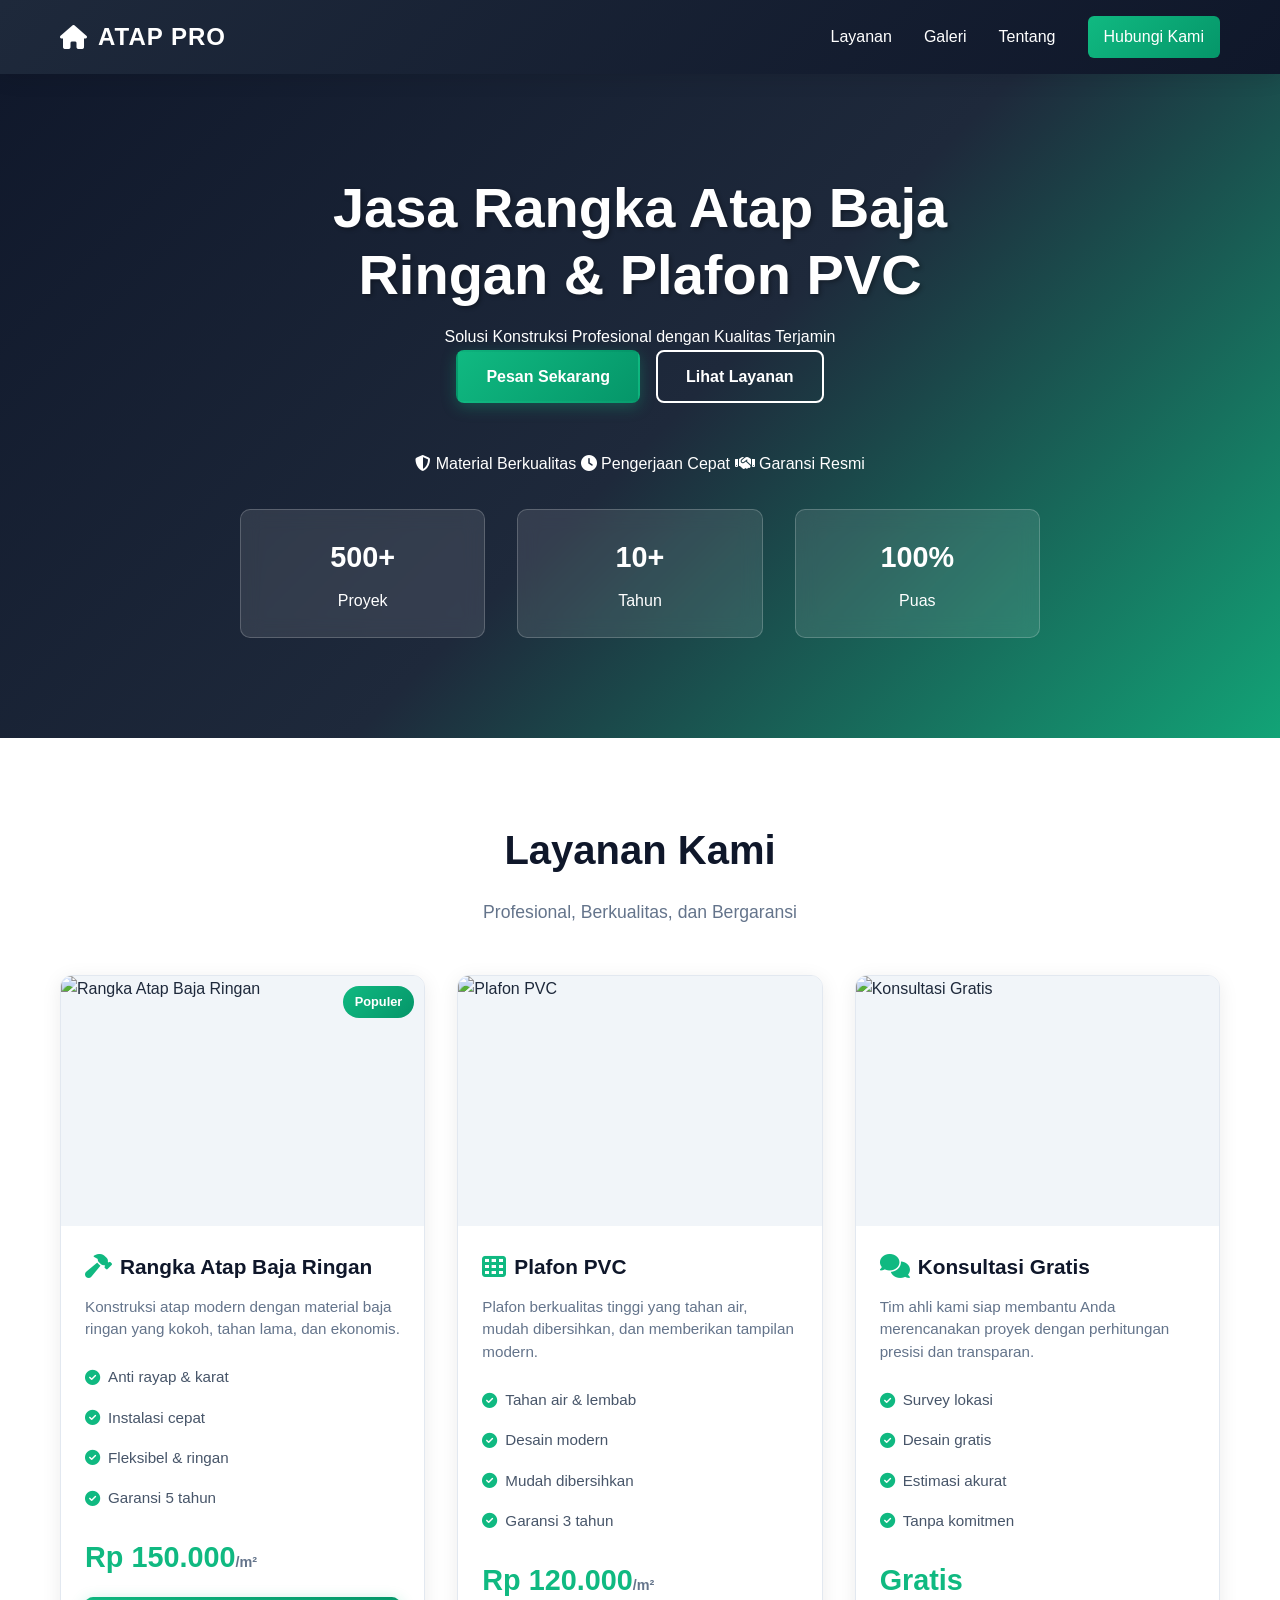
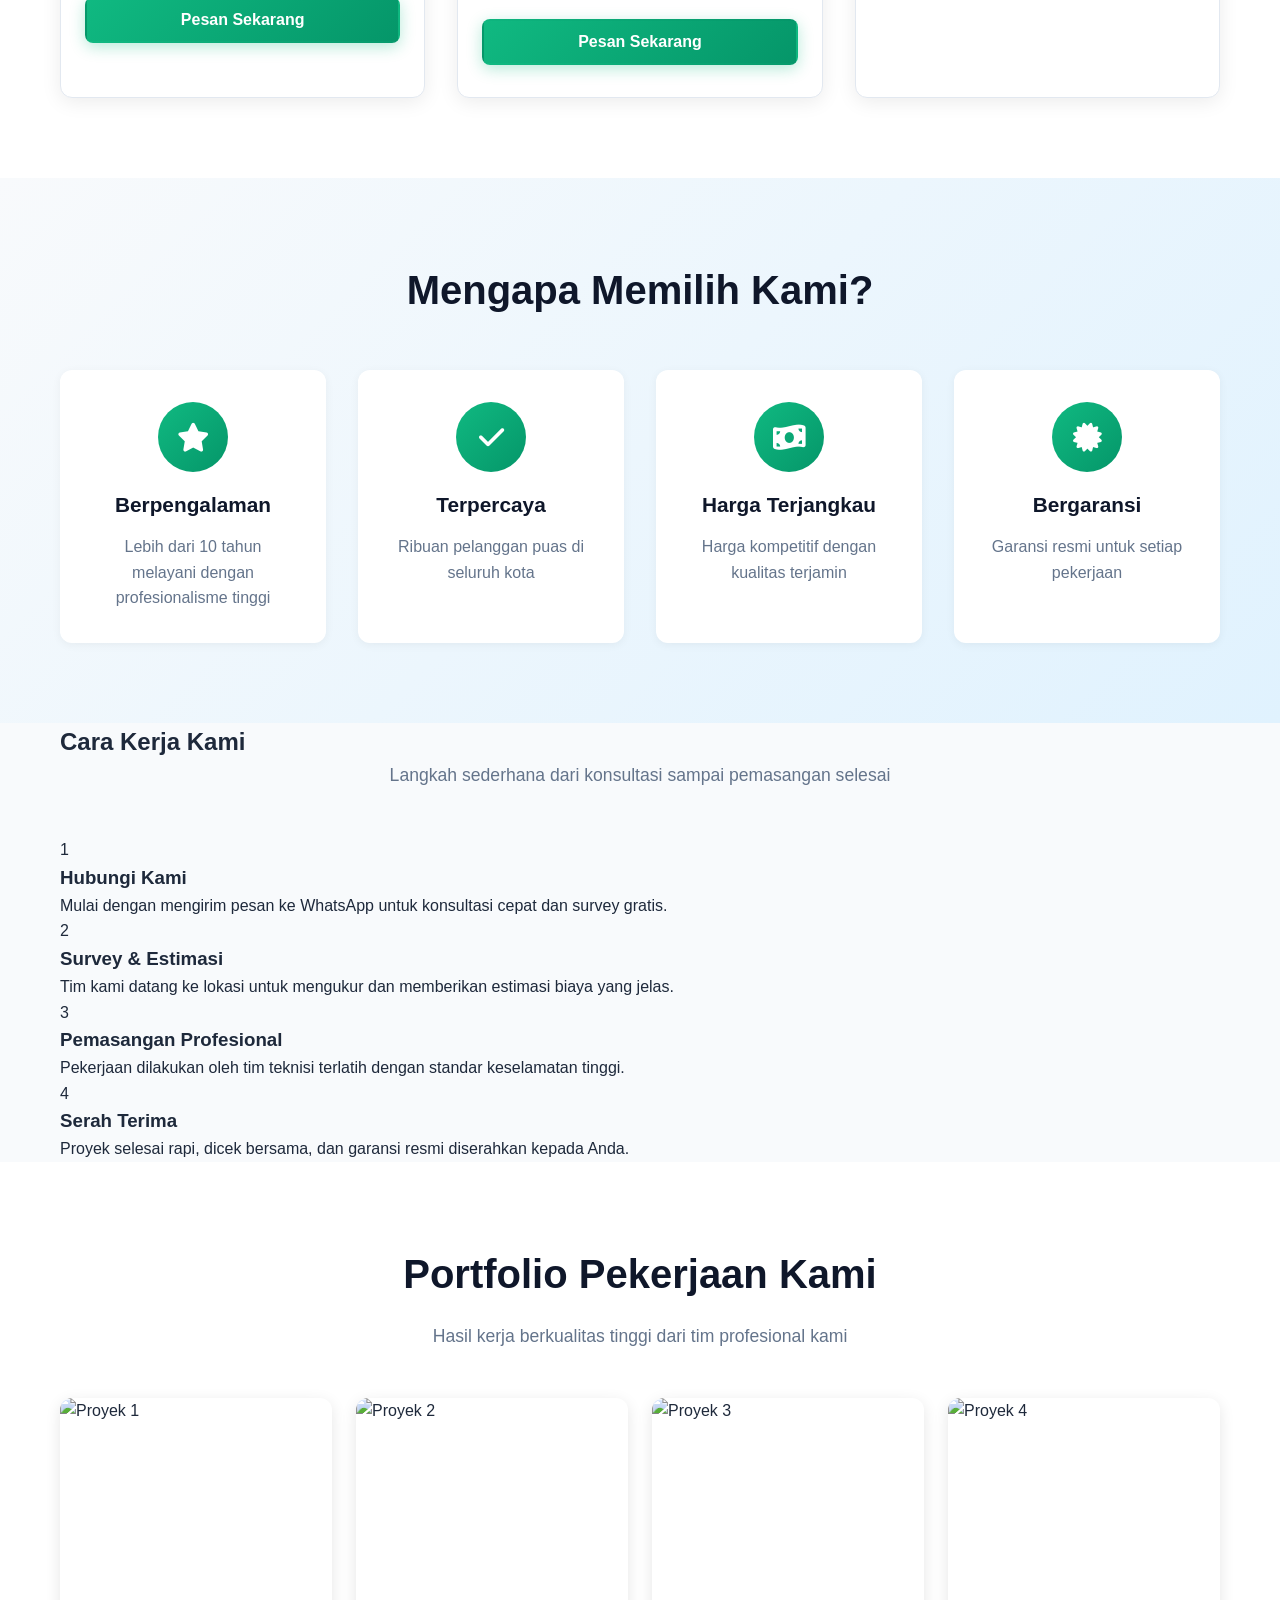
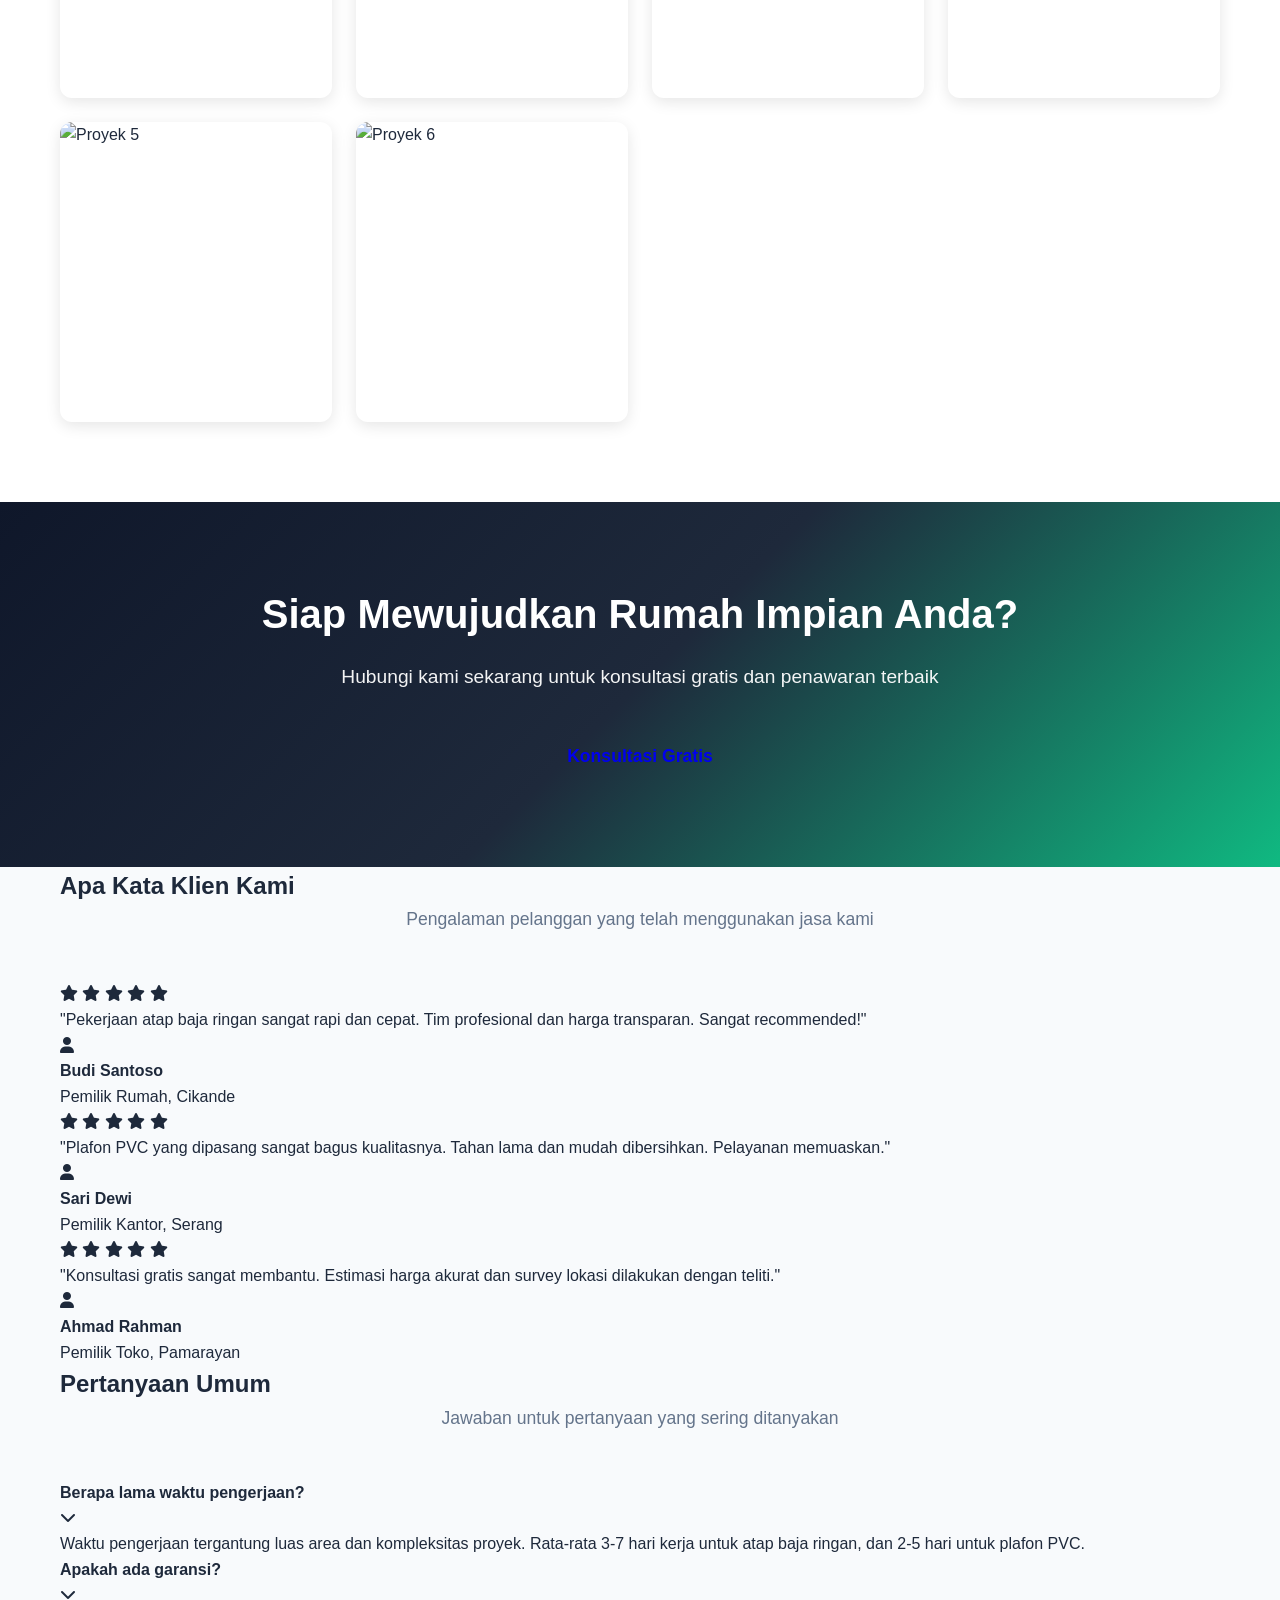
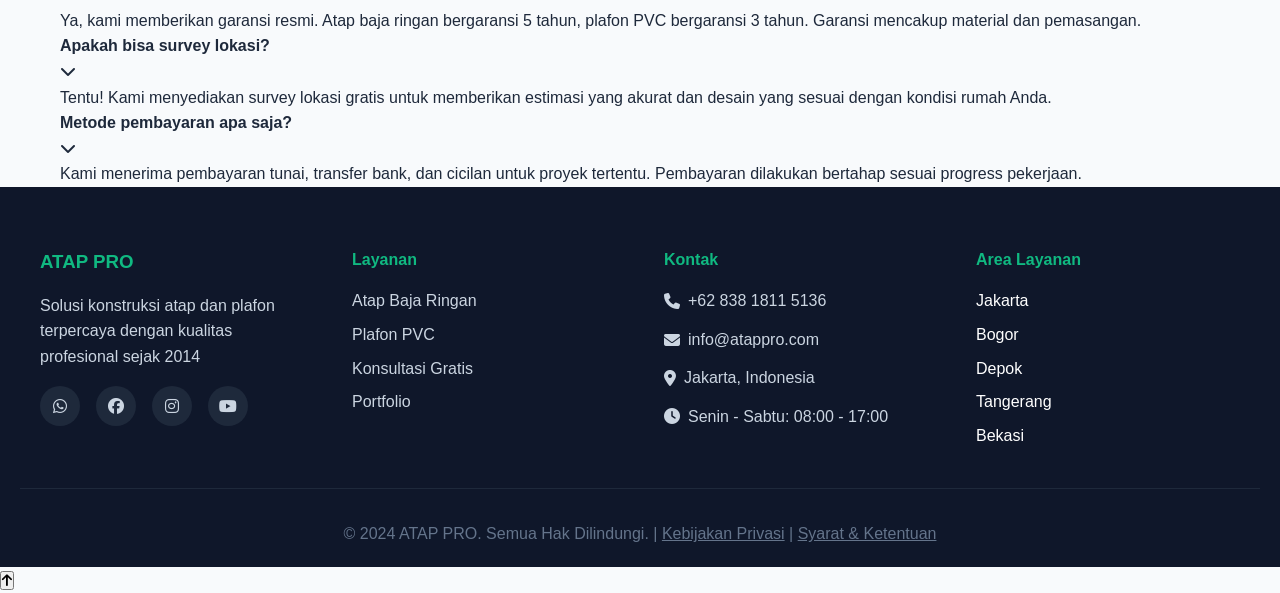
==== index.html @ a6d9d42d "Add files via upload" ====
<!DOCTYPE html>
<html lang="id">
<head>
<meta charset="UTF-8">
<meta name="viewport" content="width=device-width, initial-scale=1.0">
<title>Jasa Atap & Plafon PVC Professional</title>
<link rel="stylesheet" href="style.css">
<link rel="stylesheet" href="https://cdnjs.cloudflare.com/ajax/libs/font-awesome/6.4.0/css/all.min.css">
</head>

<body>

<!-- NAVBAR -->
<nav class="navbar">
    <div class="nav-container">
        <div class="nav-brand">
            <i class="fas fa-home"></i> ATAP PRO
        </div>
        <ul class="nav-menu">
            <li><a href="#layanan">Layanan</a></li>
            <li><a href="#galeri">Galeri</a></li>
            <li><a href="#tentang">Tentang</a></li>
            <li><a href="form.html" class="btn-contact">Hubungi Kami</a></li>
        </ul>
    </div>
</nav>

<!-- HERO -->
<section class="hero">
    <div class="hero-content">
        <h1>Jasa Rangka Atap Baja Ringan & Plafon PVC</h1>
        <p>Solusi Konstruksi Profesional dengan Kualitas Terjamin</p>
        <div class="hero-buttons">
            <a href="form.html" class="btn btn-primary">Pesan Sekarang</a>
            <a href="#layanan" class="btn btn-secondary">Lihat Layanan</a>
        </div>
        <div class="hero-highlights">
            <span><i class="fas fa-shield-alt"></i> Material Berkualitas</span>
            <span><i class="fas fa-clock"></i> Pengerjaan Cepat</span>
            <span><i class="fas fa-handshake"></i> Garansi Resmi</span>
        </div>
        <div class="hero-stats">
            <div class="stat"><strong>500+</strong> Proyek</div>
            <div class="stat"><strong>10+</strong> Tahun</div>
            <div class="stat"><strong>100%</strong> Puas</div>
        </div>
    </div>
</section>

<!-- LAYANAN -->
<section class="layanan" id="layanan">
    <div class="container">
        <h2>Layanan Kami</h2>
        <p class="section-subtitle">Profesional, Berkualitas, dan Bergaransi</p>
        
        <div class="cards-grid">
            <div class="card service-card">
                <div class="card-image">
                    <img src="https://images.unsplash.com/photo-1558618666-fcd25c85cd64?w=400&h=300&fit=crop" alt="Rangka Atap Baja Ringan">
                    <div class="card-badge">Populer</div>
                </div>
                <div class="card-content">
                    <h3><i class="fas fa-hammer"></i> Rangka Atap Baja Ringan</h3>
                    <p class="card-desc">Konstruksi atap modern dengan material baja ringan yang kokoh, tahan lama, dan ekonomis.</p>
                    <ul class="card-features">
                        <li><i class="fas fa-check-circle"></i> Anti rayap & karat</li>
                        <li><i class="fas fa-check-circle"></i> Instalasi cepat</li>
                        <li><i class="fas fa-check-circle"></i> Fleksibel & ringan</li>
                        <li><i class="fas fa-check-circle"></i> Garansi 5 tahun</li>
                    </ul>
                    <div class="price">Rp 150.000<span>/m²</span></div>
                    <button onclick="pesan('Atap Baja Ringan')" class="btn btn-primary">Pesan Sekarang</button>
                </div>
            </div>

            <div class="card service-card">
                <div class="card-image">
                    <img src="https://images.unsplash.com/photo-1586023492125-27b2c045efd7?w=400&h=300&fit=crop" alt="Plafon PVC">
                </div>
                <div class="card-content">
                    <h3><i class="fas fa-th"></i> Plafon PVC</h3>
                    <p class="card-desc">Plafon berkualitas tinggi yang tahan air, mudah dibersihkan, dan memberikan tampilan modern.</p>
                    <ul class="card-features">
                        <li><i class="fas fa-check-circle"></i> Tahan air & lembab</li>
                        <li><i class="fas fa-check-circle"></i> Desain modern</li>
                        <li><i class="fas fa-check-circle"></i> Mudah dibersihkan</li>
                        <li><i class="fas fa-check-circle"></i> Garansi 3 tahun</li>
                    </ul>
                    <div class="price">Rp 120.000<span>/m²</span></div>
                    <button onclick="pesan('Plafon PVC')" class="btn btn-primary">Pesan Sekarang</button>
                </div>
            </div>

            <div class="card service-card">
                <div class="card-image">
                    <img src="https://images.unsplash.com/photo-1552664730-d307ca884978?w=400&h=300&fit=crop" alt="Konsultasi Gratis">
                </div>
                <div class="card-content">
                    <h3><i class="fas fa-comments"></i> Konsultasi Gratis</h3>
                    <p class="card-desc">Tim ahli kami siap membantu Anda merencanakan proyek dengan perhitungan presisi dan transparan.</p>
                    <ul class="card-features">
                        <li><i class="fas fa-check-circle"></i> Survey lokasi</li>
                        <li><i class="fas fa-check-circle"></i> Desain gratis</li>
                        <li><i class="fas fa-check-circle"></i> Estimasi akurat</li>
                        <li><i class="fas fa-check-circle"></i> Tanpa komitmen</li>
                    </ul>
                    <div class="price">Gratis</div>
                    <a href="konsultasi.html" class="btn btn-secondary">Konsultasi Gratis</a>
                </div>
            </div>
        </div>
    </div>
</section>

<!-- KEUNGGULAN -->
<section class="keunggulan" id="tentang">
    <div class="container">
        <h2>Mengapa Memilih Kami?</h2>
        <div class="benefits-grid">
            <div class="benefit">
                <div class="benefit-icon">
                    <i class="fas fa-star"></i>
                </div>
                <h3>Berpengalaman</h3>
                <p>Lebih dari 10 tahun melayani dengan profesionalisme tinggi</p>
            </div>
            <div class="benefit">
                <div class="benefit-icon">
                    <i class="fas fa-check"></i>
                </div>
                <h3>Terpercaya</h3>
                <p>Ribuan pelanggan puas di seluruh kota</p>
            </div>
            <div class="benefit">
                <div class="benefit-icon">
                    <i class="fas fa-money-bill-wave"></i>
                </div>
                <h3>Harga Terjangkau</h3>
                <p>Harga kompetitif dengan kualitas terjamin</p>
            </div>
            <div class="benefit">
                <div class="benefit-icon">
                    <i class="fas fa-certificate"></i>
                </div>
                <h3>Bergaransi</h3>
                <p>Garansi resmi untuk setiap pekerjaan</p>
            </div>
        </div>
    </div>
</section>

<!-- PROSES KERJA -->
<section class="proses">
    <div class="container">
        <h2>Cara Kerja Kami</h2>
        <p class="section-subtitle">Langkah sederhana dari konsultasi sampai pemasangan selesai</p>
        <div class="process-grid">
            <div class="process-card">
                <div class="process-number">1</div>
                <h3>Hubungi Kami</h3>
                <p>Mulai dengan mengirim pesan ke WhatsApp untuk konsultasi cepat dan survey gratis.</p>
            </div>
            <div class="process-card">
                <div class="process-number">2</div>
                <h3>Survey & Estimasi</h3>
                <p>Tim kami datang ke lokasi untuk mengukur dan memberikan estimasi biaya yang jelas.</p>
            </div>
            <div class="process-card">
                <div class="process-number">3</div>
                <h3>Pemasangan Profesional</h3>
                <p>Pekerjaan dilakukan oleh tim teknisi terlatih dengan standar keselamatan tinggi.</p>
            </div>
            <div class="process-card">
                <div class="process-number">4</div>
                <h3>Serah Terima</h3>
                <p>Proyek selesai rapi, dicek bersama, dan garansi resmi diserahkan kepada Anda.</p>
            </div>
        </div>
    </div>
</section>

<!-- GALERI -->
<section class="galeri" id="galeri">
    <div class="container">
        <h2>Portfolio Pekerjaan Kami</h2>
        <p class="section-subtitle">Hasil kerja berkualitas tinggi dari tim profesional kami</p>
        
        <div class="gallery-grid">
            <div class="gallery-item">
                <img src="https://images.unsplash.com/photo-1558618666-fcd25c85cd64?w=500&h=400&fit=crop" alt="Proyek 1">
                <div class="gallery-overlay">
                    <h3>Atap Baja Ringan Rumah Minimalis</h3>
                </div>
            </div>
            <div class="gallery-item">
                <img src="https://images.unsplash.com/photo-1586023492125-27b2c045efd7?w=500&h=400&fit=crop" alt="Proyek 2">
                <div class="gallery-overlay">
                    <h3>Plafon PVC Kantor Modern</h3>
                </div>
            </div>
            <div class="gallery-item">
                <img src="https://images.unsplash.com/photo-1504307651254-35680f356dfd?w=500&h=400&fit=crop" alt="Proyek 3">
                <div class="gallery-overlay">
                    <h3>Renovasi Atap Rumah Mewah</h3>
                </div>
            </div>
            <div class="gallery-item">
                <img src="https://images.unsplash.com/photo-1564013799919-ab600027ffc6?w=500&h=400&fit=crop" alt="Proyek 4">
                <div class="gallery-overlay">
                    <h3>Plafon PVC Rumah Klasik</h3>
                </div>
            </div>
            <div class="gallery-item">
                <img src="https://images.unsplash.com/photo-1583608205776-bfd35f0d9f83?w=500&h=400&fit=crop" alt="Proyek 5">
                <div class="gallery-overlay">
                    <h3>Atap Baja Toko Retail</h3>
                </div>
            </div>
            <div class="gallery-item">
                <img src="https://images.unsplash.com/photo-1560518883-ce09059eeffa?w=500&h=400&fit=crop" alt="Proyek 6">
                <div class="gallery-overlay">
                    <h3>Plafon PVC Apartemen</h3>
                </div>
            </div>
        </div>
    </div>
</section>

<!-- CTA -->
<section class="cta">
    <div class="container">
        <h2>Siap Mewujudkan Rumah Impian Anda?</h2>
        <p>Hubungi kami sekarang untuk konsultasi gratis dan penawaran terbaik</p>
        <a href="konsultasi.html" class="btn btn-large">Konsultasi Gratis</a>
    </div>
</section>

<!-- TESTIMONIALS -->
<section class="testimonials">
    <div class="container">
        <h2>Apa Kata Klien Kami</h2>
        <p class="section-subtitle">Pengalaman pelanggan yang telah menggunakan jasa kami</p>
        
        <div class="testimonials-grid">
            <div class="testimonial-card">
                <div class="testimonial-content">
                    <div class="testimonial-stars">
                        <i class="fas fa-star"></i>
                        <i class="fas fa-star"></i>
                        <i class="fas fa-star"></i>
                        <i class="fas fa-star"></i>
                        <i class="fas fa-star"></i>
                    </div>
                    <p>"Pekerjaan atap baja ringan sangat rapi dan cepat. Tim profesional dan harga transparan. Sangat recommended!"</p>
                    <div class="testimonial-author">
                        <div class="author-avatar">
                            <i class="fas fa-user"></i>
                        </div>
                        <div class="author-info">
                            <h4>Budi Santoso</h4>
                            <span>Pemilik Rumah, Cikande</span>
                        </div>
                    </div>
                </div>
            </div>
            
            <div class="testimonial-card">
                <div class="testimonial-content">
                    <div class="testimonial-stars">
                        <i class="fas fa-star"></i>
                        <i class="fas fa-star"></i>
                        <i class="fas fa-star"></i>
                        <i class="fas fa-star"></i>
                        <i class="fas fa-star"></i>
                    </div>
                    <p>"Plafon PVC yang dipasang sangat bagus kualitasnya. Tahan lama dan mudah dibersihkan. Pelayanan memuaskan."</p>
                    <div class="testimonial-author">
                        <div class="author-avatar">
                            <i class="fas fa-user"></i>
                        </div>
                        <div class="author-info">
                            <h4>Sari Dewi</h4>
                            <span>Pemilik Kantor, Serang</span>
                        </div>
                    </div>
                </div>
            </div>
            
            <div class="testimonial-card">
                <div class="testimonial-content">
                    <div class="testimonial-stars">
                        <i class="fas fa-star"></i>
                        <i class="fas fa-star"></i>
                        <i class="fas fa-star"></i>
                        <i class="fas fa-star"></i>
                        <i class="fas fa-star"></i>
                    </div>
                    <p>"Konsultasi gratis sangat membantu. Estimasi harga akurat dan survey lokasi dilakukan dengan teliti."</p>
                    <div class="testimonial-author">
                        <div class="author-avatar">
                            <i class="fas fa-user"></i>
                        </div>
                        <div class="author-info">
                            <h4>Ahmad Rahman</h4>
                            <span>Pemilik Toko, Pamarayan</span>
                        </div>
                    </div>
                </div>
            </div>
        </div>
    </div>
</section>

<!-- FAQ -->
<section class="faq">
    <div class="container">
        <h2>Pertanyaan Umum</h2>
        <p class="section-subtitle">Jawaban untuk pertanyaan yang sering ditanyakan</p>
        
        <div class="faq-grid">
            <div class="faq-item">
                <div class="faq-question">
                    <h4>Berapa lama waktu pengerjaan?</h4>
                    <i class="fas fa-chevron-down"></i>
                </div>
                <div class="faq-answer">
                    <p>Waktu pengerjaan tergantung luas area dan kompleksitas proyek. Rata-rata 3-7 hari kerja untuk atap baja ringan, dan 2-5 hari untuk plafon PVC.</p>
                </div>
            </div>
            
            <div class="faq-item">
                <div class="faq-question">
                    <h4>Apakah ada garansi?</h4>
                    <i class="fas fa-chevron-down"></i>
                </div>
                <div class="faq-answer">
                    <p>Ya, kami memberikan garansi resmi. Atap baja ringan bergaransi 5 tahun, plafon PVC bergaransi 3 tahun. Garansi mencakup material dan pemasangan.</p>
                </div>
            </div>
            
            <div class="faq-item">
                <div class="faq-question">
                    <h4>Apakah bisa survey lokasi?</h4>
                    <i class="fas fa-chevron-down"></i>
                </div>
                <div class="faq-answer">
                    <p>Tentu! Kami menyediakan survey lokasi gratis untuk memberikan estimasi yang akurat dan desain yang sesuai dengan kondisi rumah Anda.</p>
                </div>
            </div>
            
            <div class="faq-item">
                <div class="faq-question">
                    <h4>Metode pembayaran apa saja?</h4>
                    <i class="fas fa-chevron-down"></i>
                </div>
                <div class="faq-answer">
                    <p>Kami menerima pembayaran tunai, transfer bank, dan cicilan untuk proyek tertentu. Pembayaran dilakukan bertahap sesuai progress pekerjaan.</p>
                </div>
            </div>
        </div>
    </div>
</section>

<!-- FOOTER -->
<footer>
    <div class="footer-content">
        <div class="footer-section">
            <h3>ATAP PRO</h3>
            <p>Solusi konstruksi atap dan plafon terpercaya dengan kualitas profesional sejak 2014</p>
            <div class="social-links">
                <a href="https://wa.me/6283818115136" title="WhatsApp" target="_blank"><i class="fab fa-whatsapp"></i></a>
                <a href="#" title="Facebook"><i class="fab fa-facebook"></i></a>
                <a href="#" title="Instagram"><i class="fab fa-instagram"></i></a>
                <a href="#" title="YouTube"><i class="fab fa-youtube"></i></a>
            </div>
        </div>
        <div class="footer-section">
            <h4>Layanan</h4>
            <ul>
                <li><a href="#layanan">Atap Baja Ringan</a></li>
                <li><a href="#layanan">Plafon PVC</a></li>
                <li><a href="#layanan">Konsultasi Gratis</a></li>
                <li><a href="#galeri">Portfolio</a></li>
            </ul>
        </div>
        <div class="footer-section">
            <h4>Kontak</h4>
            <p><i class="fas fa-phone"></i> <a href="tel:+6283818115136">+62 838 1811 5136</a></p>
            <p><i class="fas fa-envelope"></i> <a href="mailto:info@atappro.com">info@atappro.com</a></p>
            <p><i class="fas fa-map-marker-alt"></i> Jakarta, Indonesia</p>
            <p><i class="fas fa-clock"></i> Senin - Sabtu: 08:00 - 17:00</p>
        </div>
        <div class="footer-section">
            <h4>Area Layanan</h4>
            <ul>
                <li>Jakarta</li>
                <li>Bogor</li>
                <li>Depok</li>
                <li>Tangerang</li>
                <li>Bekasi</li>
            </ul>
        </div>
    </div>
    <div class="footer-bottom">
        <p>&copy; 2024 ATAP PRO. Semua Hak Dilindungi. | <a href="#" style="color: #64748b;">Kebijakan Privasi</a> | <a href="#" style="color: #64748b;">Syarat & Ketentuan</a></p>
    </div>
</footer>

<!-- BACK TO TOP BUTTON -->
<button id="backToTop" class="back-to-top">
    <i class="fas fa-arrow-up"></i>
</button>

<script src="script.js"></script>
</body>
</html>
---- style.css ----
* {
    margin: 0;
    padding: 0;
    box-sizing: border-box;
}

html {
    scroll-behavior: smooth;
}

body {
    font-family: 'Poppins', -apple-system, BlinkMacSystemFont, 'Segoe UI', sans-serif;
    background: #f8fafc;
    color: #1e293b;
    line-height: 1.6;
}

.container {
    max-width: 1200px;
    margin: 0 auto;
    padding: 0 20px;
}

/* NAVBAR */
.navbar {
    background: linear-gradient(135deg, #1e293b 0%, #0f172a 100%);
    color: white;
    padding: 1rem 0;
    position: sticky;
    top: 0;
    z-index: 1000;
    box-shadow: 0 4px 20px rgba(0,0,0,0.1);
}

.nav-container {
    display: flex;
    justify-content: space-between;
    align-items: center;
    max-width: 1200px;
    margin: 0 auto;
    padding: 0 20px;
}

.nav-brand {
    font-size: 1.5rem;
    font-weight: 700;
    display: flex;
    align-items: center;
    gap: 10px;
    letter-spacing: 1px;
    color: white;
    text-decoration: none;
}

.nav-menu {
    display: flex;
    list-style: none;
    gap: 2rem;
    align-items: center;
}

.nav-menu a {
    color: white;
    text-decoration: none;
    font-weight: 500;
    transition: all 0.3s ease;
    position: relative;
}

.nav-menu a:hover {
    color: #10b981;
}

.nav-menu a::after {
    content: '';
    position: absolute;
    bottom: -5px;
    left: 0;
    width: 0;
    height: 2px;
    background: #10b981;
    transition: width 0.3s ease;
}

.nav-menu a:hover::after {
    width: 100%;
}

.btn-contact {
    background: linear-gradient(135deg, #10b981 0%, #059669 100%);
    padding: 8px 16px;
    border-radius: 6px;
    display: inline-block;
}

/* HERO */
.hero {
    background: linear-gradient(135deg, #0f172a 0%, #1e293b 50%, #10b981 100%);
    background-attachment: fixed;
    color: white;
    padding: 100px 20px;
    text-align: center;
    position: relative;
    overflow: hidden;
}

.hero::before {
    content: '';
    position: absolute;
    top: 0;
    left: 0;
    right: 0;
    bottom: 0;
    opacity: 0.3;
}

.hero-content {
    position: relative;
    z-index: 2;
    max-width: 800px;
    margin: 0 auto;
}

.hero h1 {
    font-size: clamp(2rem, 5vw, 3.5rem);
    font-weight: 800;
    margin-bottom: 1rem;
    line-height: 1.2;
    text-shadow: 2px 2px 4px rgba(0,0,0,0.3);
}

.hero > p {
    font-size: 1.3rem;
    margin-bottom: 2rem;
    opacity: 0.95;
    text-shadow: 1px 1px 2px rgba(0,0,0,0.2);
}

.hero-buttons {
    display: flex;
    gap: 1rem;
    justify-content: center;
    flex-wrap: wrap;
    margin-bottom: 3rem;
}

.btn {
    display: inline-block;
    padding: 12px 28px;
    border-radius: 8px;
    text-decoration: none;
    font-weight: 600;
    transition: all 0.3s ease;
    border: 2px solid transparent;
    cursor: pointer;
    font-size: 1rem;
}

.btn-primary {
    background: linear-gradient(135deg, #10b981 0%, #059669 100%);
    color: white;
    box-shadow: 0 4px 15px rgba(16, 185, 129, 0.3);
}

.btn-primary:hover {
    transform: translateY(-2px);
    box-shadow: 0 6px 20px rgba(16, 185, 129, 0.4);
}

.btn-secondary {
    background: transparent;
    color: white;
    border-color: white;
}

.btn-secondary:hover {
    background: white;
    color: #0f172a;
    transform: translateY(-2px);
}

.btn-large {
    padding: 15px 40px;
    font-size: 1.1rem;
}

.hero-stats {
    display: grid;
    grid-template-columns: repeat(auto-fit, minmax(150px, 1fr));
    gap: 2rem;
    margin-top: 2rem;
}

.stat {
    background: rgba(255,255,255,0.1);
    padding: 1.5rem;
    border-radius: 10px;
    backdrop-filter: blur(10px);
    border: 1px solid rgba(255,255,255,0.2);
}

.stat strong {
    font-size: 1.8rem;
    display: block;
    margin-bottom: 0.5rem;
}

/* LAYANAN SECTION */
.layanan {
    padding: 80px 20px;
    background: white;
}

.layanan h2 {
    font-size: 2.5rem;
    text-align: center;
    margin-bottom: 1rem;
    color: #0f172a;
}

.section-subtitle {
    text-align: center;
    color: #64748b;
    font-size: 1.1rem;
    margin-bottom: 3rem;
}

.cards-grid {
    display: grid;
    grid-template-columns: repeat(auto-fit, minmax(300px, 1fr));
    gap: 2rem;
}

.card {
    background: white;
    border-radius: 12px;
    overflow: hidden;
    box-shadow: 0 4px 20px rgba(0,0,0,0.08);
    transition: all 0.3s cubic-bezier(0.4, 0, 0.2, 1);
    border: 1px solid #e2e8f0;
}

.card:hover {
    transform: translateY(-8px);
    box-shadow: 0 12px 40px rgba(0,0,0,0.15);
}

.card-image {
    position: relative;
    height: 250px;
    overflow: hidden;
    background: #f1f5f9;
}

.card-image img {
    width: 100%;
    height: 100%;
    object-fit: cover;
    transition: transform 0.3s ease;
}

.card:hover .card-image img {
    transform: scale(1.1);
}

.card-badge {
    position: absolute;
    top: 10px;
    right: 10px;
    background: linear-gradient(135deg, #10b981 0%, #059669 100%);
    color: white;
    padding: 6px 12px;
    border-radius: 20px;
    font-size: 0.8rem;
    font-weight: 600;
}

.card-content {
    padding: 1.5rem;
}

.card-content h3 {
    font-size: 1.3rem;
    margin-bottom: 0.8rem;
    color: #0f172a;
    display: flex;
    align-items: center;
    gap: 0.5rem;
}

.card-content h3 i {
    color: #10b981;
    font-size: 1.5rem;
}

.card-desc {
    color: #64748b;
    margin-bottom: 1rem;
    font-size: 0.95rem;
    line-height: 1.5;
}

.card-features {
    list-style: none;
    margin: 1rem 0;
}

.card-features li {
    padding: 0.5rem 0;
    display: flex;
    align-items: center;
    gap: 0.5rem;
    color: #475569;
    font-size: 0.95rem;
}

.card-features i {
    color: #10b981;
    flex-shrink: 0;
}

.price {
    font-size: 1.8rem;
    font-weight: 700;
    color: #10b981;
    margin: 1rem 0;
}

.price span {
    font-size: 0.9rem;
    color: #64748b;
}

.card .btn {
    width: 100%;
    text-align: center;
}

/* KEUNGGULAN SECTION */
.keunggulan {
    padding: 80px 20px;
    background: linear-gradient(135deg, #f8fafc 0%, #e0f2fe 100%);
}

.keunggulan h2 {
    font-size: 2.5rem;
    text-align: center;
    margin-bottom: 3rem;
    color: #0f172a;
}

.benefits-grid {
    display: grid;
    grid-template-columns: repeat(auto-fit, minmax(250px, 1fr));
    gap: 2rem;
}

.benefit {
    text-align: center;
    padding: 2rem;
    background: white;
    border-radius: 12px;
    box-shadow: 0 2px 10px rgba(0,0,0,0.05);
    transition: all 0.3s ease;
}

.benefit:hover {
    transform: translateY(-5px);
    box-shadow: 0 8px 25px rgba(0,0,0,0.1);
}

.benefit-icon {
    width: 70px;
    height: 70px;
    background: linear-gradient(135deg, #10b981 0%, #059669 100%);
    border-radius: 50%;
    display: flex;
    align-items: center;
    justify-content: center;
    margin: 0 auto 1rem;
    font-size: 1.8rem;
    color: white;
}

.benefit h3 {
    font-size: 1.3rem;
    margin-bottom: 0.8rem;
    color: #0f172a;
}

.benefit p {
    color: #64748b;
    line-height: 1.6;
}

/* GALERI SECTION */
.galeri {
    padding: 80px 20px;
    background: white;
}

.galeri h2 {
    font-size: 2.5rem;
    text-align: center;
    margin-bottom: 1rem;
    color: #0f172a;
}

.gallery-grid {
    display: grid;
    grid-template-columns: repeat(auto-fit, minmax(250px, 1fr));
    gap: 1.5rem;
    margin-top: 2rem;
}

.gallery-item {
    position: relative;
    height: 300px;
    border-radius: 12px;
    overflow: hidden;
    cursor: pointer;
    box-shadow: 0 4px 15px rgba(0,0,0,0.1);
}

.gallery-item img {
    width: 100%;
    height: 100%;
    object-fit: cover;
    transition: transform 0.4s ease;
}

.gallery-item:hover img {
    transform: scale(1.15);
}

.gallery-overlay {
    position: absolute;
    bottom: 0;
    left: 0;
    right: 0;
    background: linear-gradient(180deg, rgba(0,0,0,0) 0%, rgba(0,0,0,0.7) 100%);
    color: white;
    padding: 2rem 1.5rem;
    transform: translateY(100%);
    transition: transform 0.3s ease;
    display: flex;
    align-items: flex-end;
    height: 100%;
}

.gallery-item:hover .gallery-overlay {
    transform: translateY(0);
}

.gallery-overlay h3 {
    font-size: 1.1rem;
    margin: 0;
}

/* CTA SECTION */
.cta {
    background: linear-gradient(135deg, #0f172a 0%, #1e293b 50%, #10b981 100%);
    color: white;
    padding: 80px 20px;
    text-align: center;
}

.cta h2 {
    font-size: 2.5rem;
    margin-bottom: 1rem;
}

.cta p {
    font-size: 1.2rem;
    margin-bottom: 2rem;
    opacity: 0.95;
}

/* FOOTER */
footer {
    background: #0f172a;
    color: white;
    padding: 60px 20px 20px;
}

.footer-content {
    display: grid;
    grid-template-columns: repeat(auto-fit, minmax(250px, 1fr));
    gap: 3rem;
    max-width: 1200px;
    margin: 0 auto 2rem;
    margin-bottom: 2rem;
}

.footer-section h3,
.footer-section h4 {
    margin-bottom: 1rem;
    color: #10b981;
}

.footer-section p {
    color: #cbd5e1;
    margin-bottom: 0.8rem;
    display: flex;
    align-items: center;
    gap: 0.5rem;
}

.footer-section ul {
    list-style: none;
}

.footer-section ul li {
    margin-bottom: 0.5rem;
}

.footer-section a {
    color: #cbd5e1;
    text-decoration: none;
    transition: color 0.3s ease;
}

.footer-section a:hover {
    color: #10b981;
}

.social-links {
    display: flex;
    gap: 1rem;
    margin-top: 1rem;
}

.social-links a {
    width: 40px;
    height: 40px;
    background: #1e293b;
    border-radius: 50%;
    display: flex;
    align-items: center;
    justify-content: center;
    transition: all 0.3s ease;
}

.social-links a:hover {
    background: #10b981;
    transform: translateY(-3px);
}

.footer-bottom {
    text-align: center;
    padding-top: 2rem;
    border-top: 1px solid #1e293b;
    color: #64748b;
}

/* RESPONSIVE */
@media (max-width: 768px) {
    .nav-menu {
        gap: 1rem;
    }
    
    .hero h1 {
        font-size: 2rem;
    }
    
    .hero-buttons {
        flex-direction: column;
    }
    
    .hero-buttons a {
        width: 100%;
    }
    
    .cards-grid {
        grid-template-columns: 1fr;
    }
    
    .gallery-grid {
        grid-template-columns: repeat(2, 1fr);
    }
    
    h2 {
        font-size: 1.8rem;
    }
}
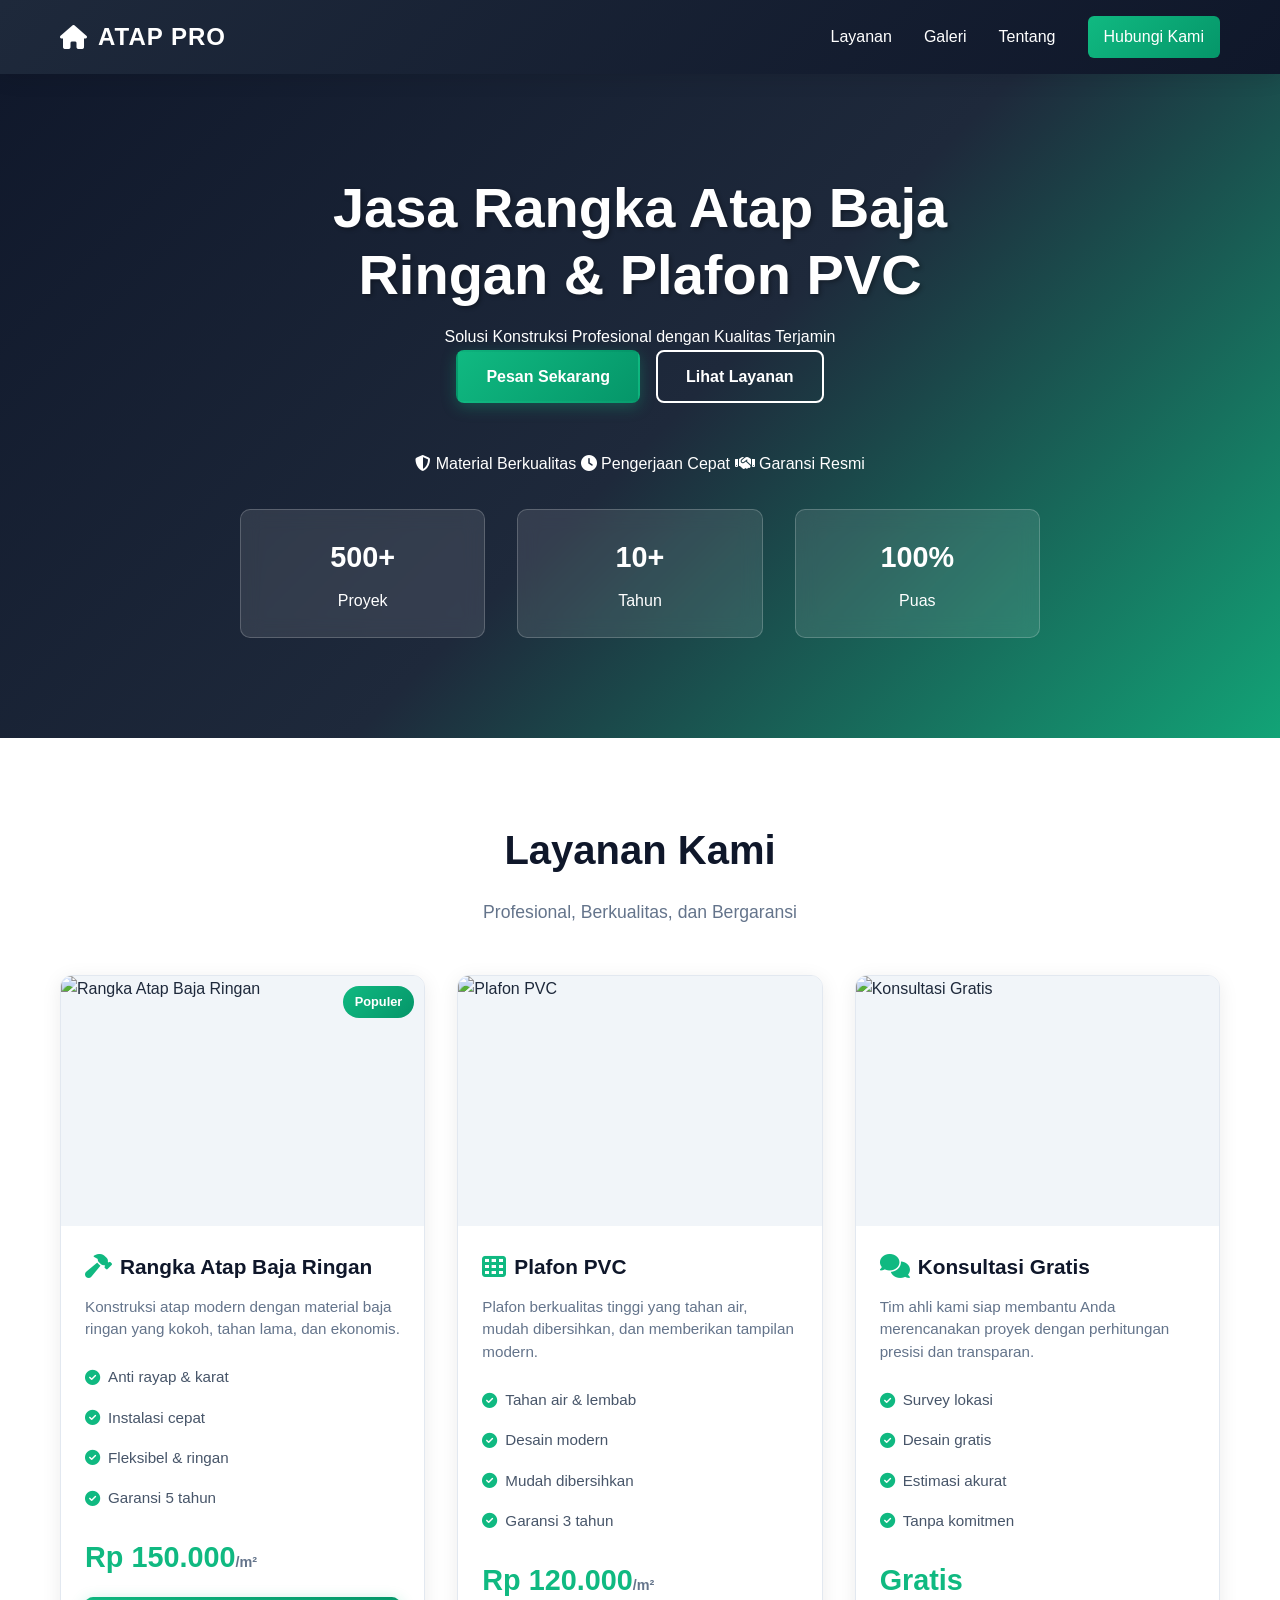
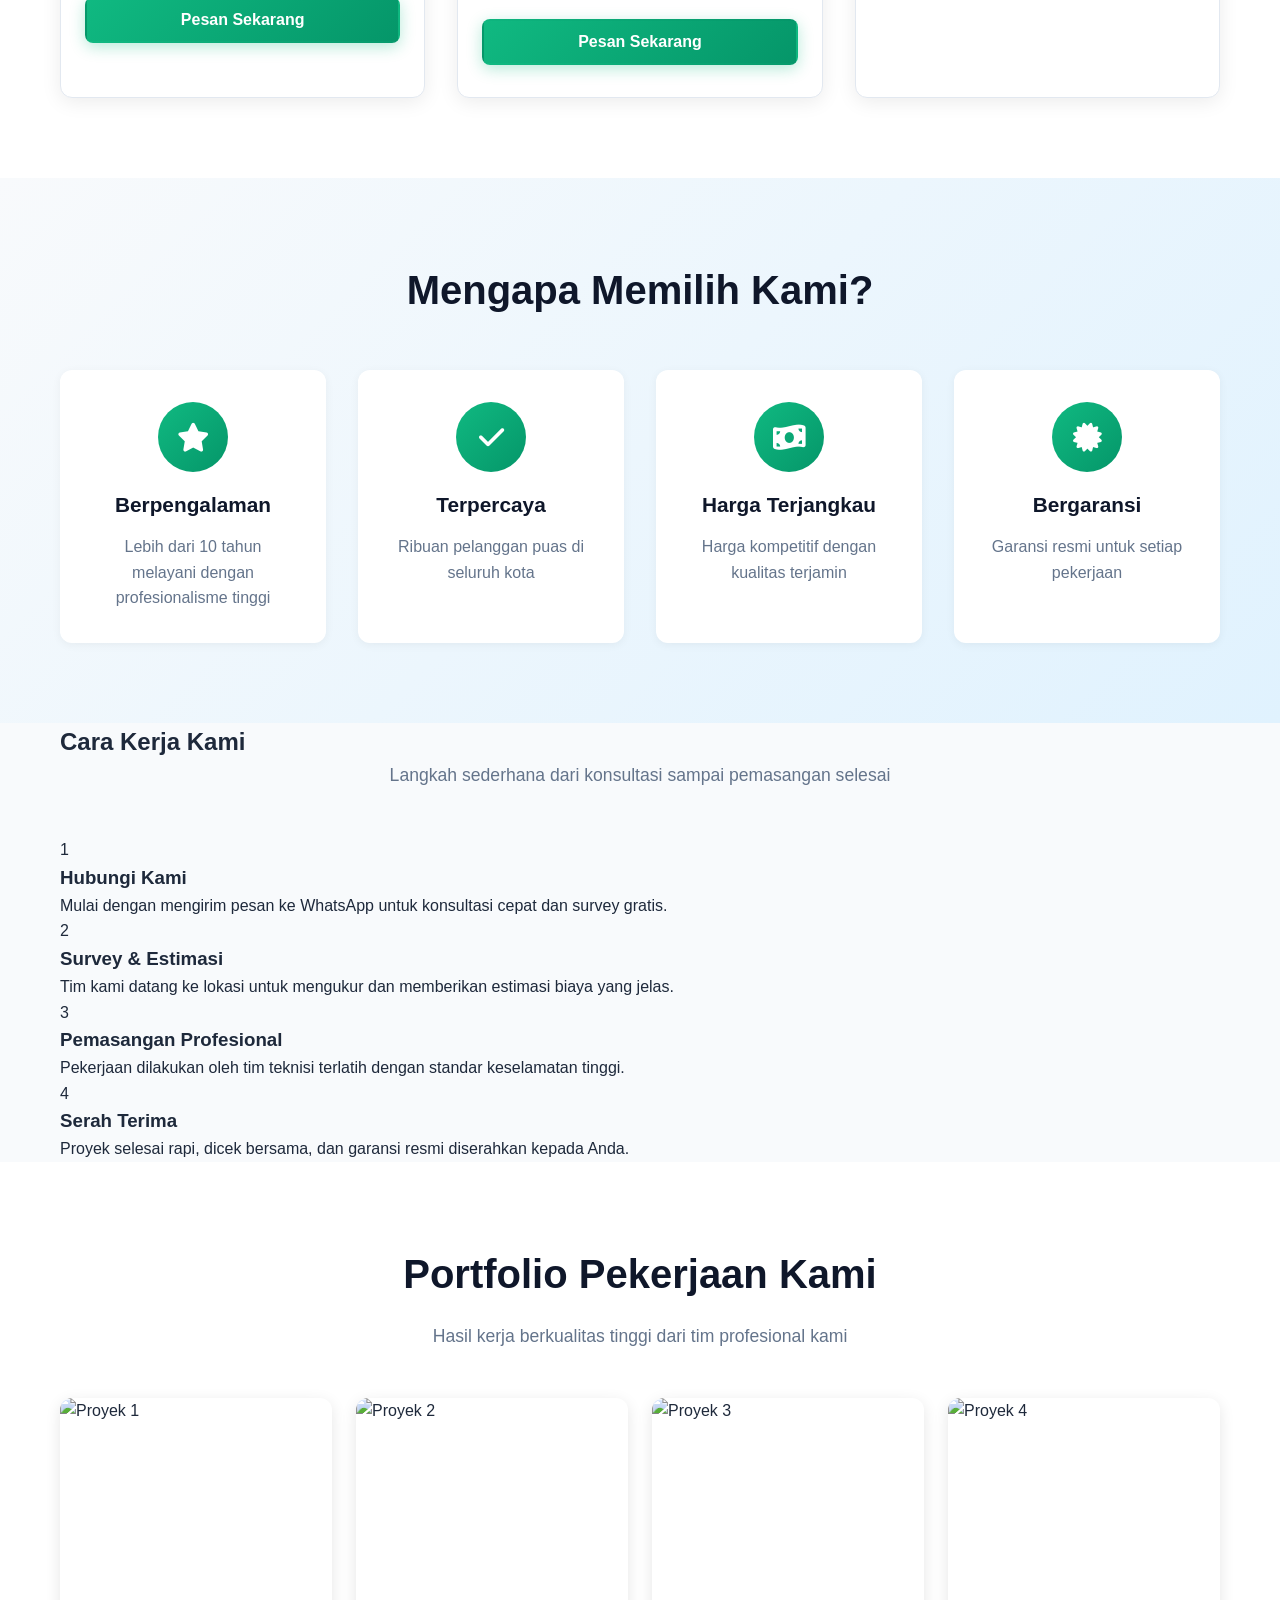
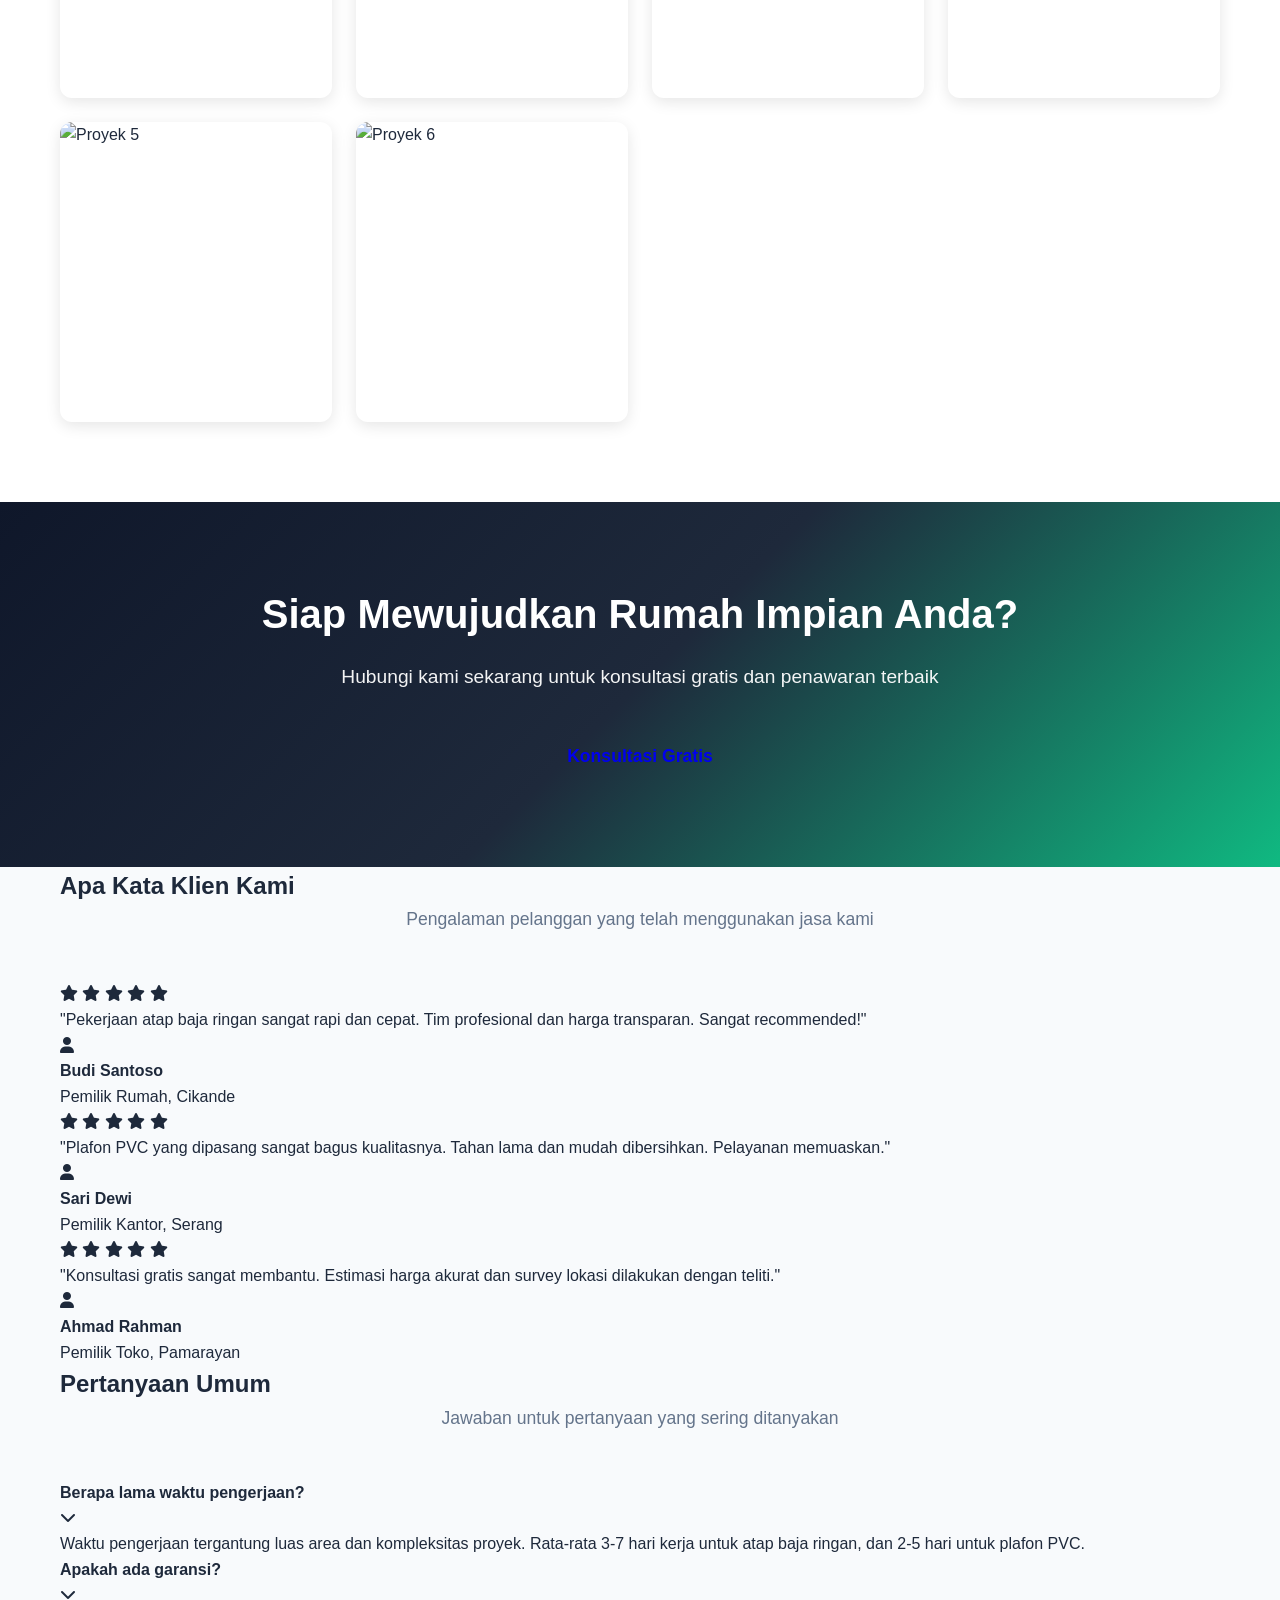
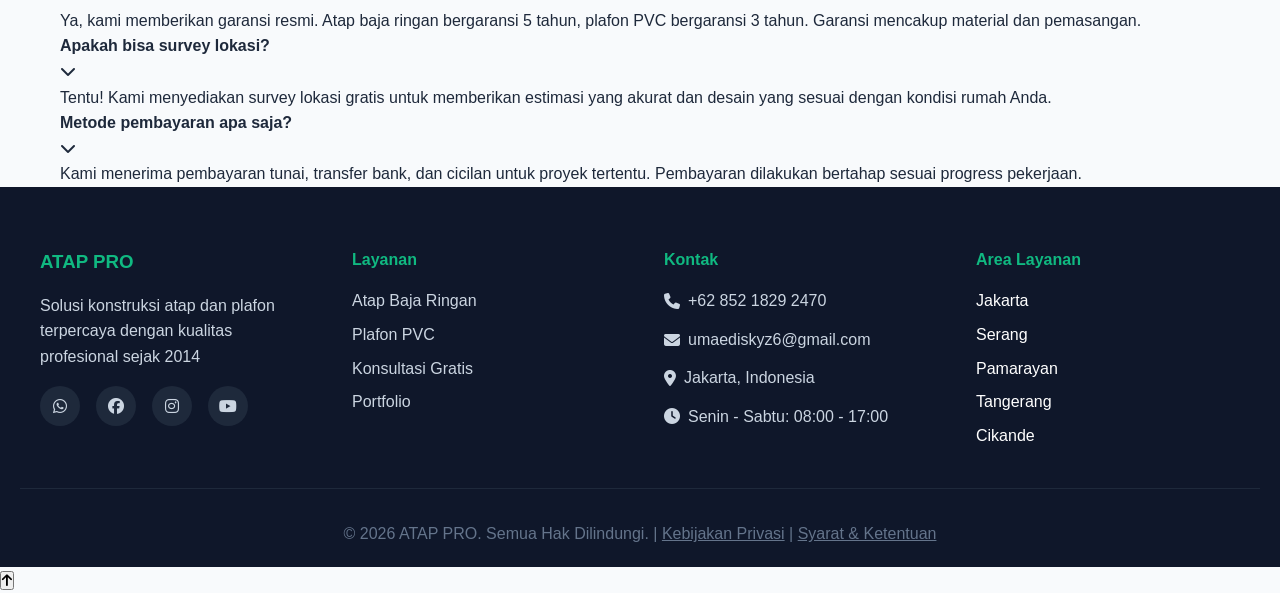
==== commit 6c9cccd7: "Update index.html" ====
--- a/index.html
+++ b/index.html
@@ -368,7 +368,7 @@
             <h3>ATAP PRO</h3>
             <p>Solusi konstruksi atap dan plafon terpercaya dengan kualitas profesional sejak 2014</p>
             <div class="social-links">
-                <a href="https://wa.me/6283818115136" title="WhatsApp" target="_blank"><i class="fab fa-whatsapp"></i></a>
+                <a href="https://wa.me/6285218292470" title="WhatsApp" target="_blank"><i class="fab fa-whatsapp"></i></a>
                 <a href="#" title="Facebook"><i class="fab fa-facebook"></i></a>
                 <a href="#" title="Instagram"><i class="fab fa-instagram"></i></a>
                 <a href="#" title="YouTube"><i class="fab fa-youtube"></i></a>
@@ -385,8 +385,8 @@
         </div>
         <div class="footer-section">
             <h4>Kontak</h4>
-            <p><i class="fas fa-phone"></i> <a href="tel:+6283818115136">+62 838 1811 5136</a></p>
-            <p><i class="fas fa-envelope"></i> <a href="mailto:info@atappro.com">info@atappro.com</a></p>
+            <p><i class="fas fa-phone"></i> <a href="tel:+6285218292470">+62 852 1829 2470</a></p>
+            <p><i class="fas fa-envelope"></i> <a href="mailto:info@atappro.com">umaediskyz6@gmail.com</a></p>
             <p><i class="fas fa-map-marker-alt"></i> Jakarta, Indonesia</p>
             <p><i class="fas fa-clock"></i> Senin - Sabtu: 08:00 - 17:00</p>
         </div>
@@ -394,15 +394,15 @@
             <h4>Area Layanan</h4>
             <ul>
                 <li>Jakarta</li>
-                <li>Bogor</li>
-                <li>Depok</li>
+                <li>Serang</li>
+                <li>Pamarayan</li>
                 <li>Tangerang</li>
-                <li>Bekasi</li>
+                <li>Cikande</li>
             </ul>
         </div>
     </div>
     <div class="footer-bottom">
-        <p>&copy; 2024 ATAP PRO. Semua Hak Dilindungi. | <a href="#" style="color: #64748b;">Kebijakan Privasi</a> | <a href="#" style="color: #64748b;">Syarat & Ketentuan</a></p>
+        <p>&copy; 2026 ATAP PRO. Semua Hak Dilindungi. | <a href="#" style="color: #64748b;">Kebijakan Privasi</a> | <a href="#" style="color: #64748b;">Syarat & Ketentuan</a></p>
     </div>
 </footer>
 
@@ -413,4 +413,4 @@
 
 <script src="script.js"></script>
 </body>
-</html>+</html>
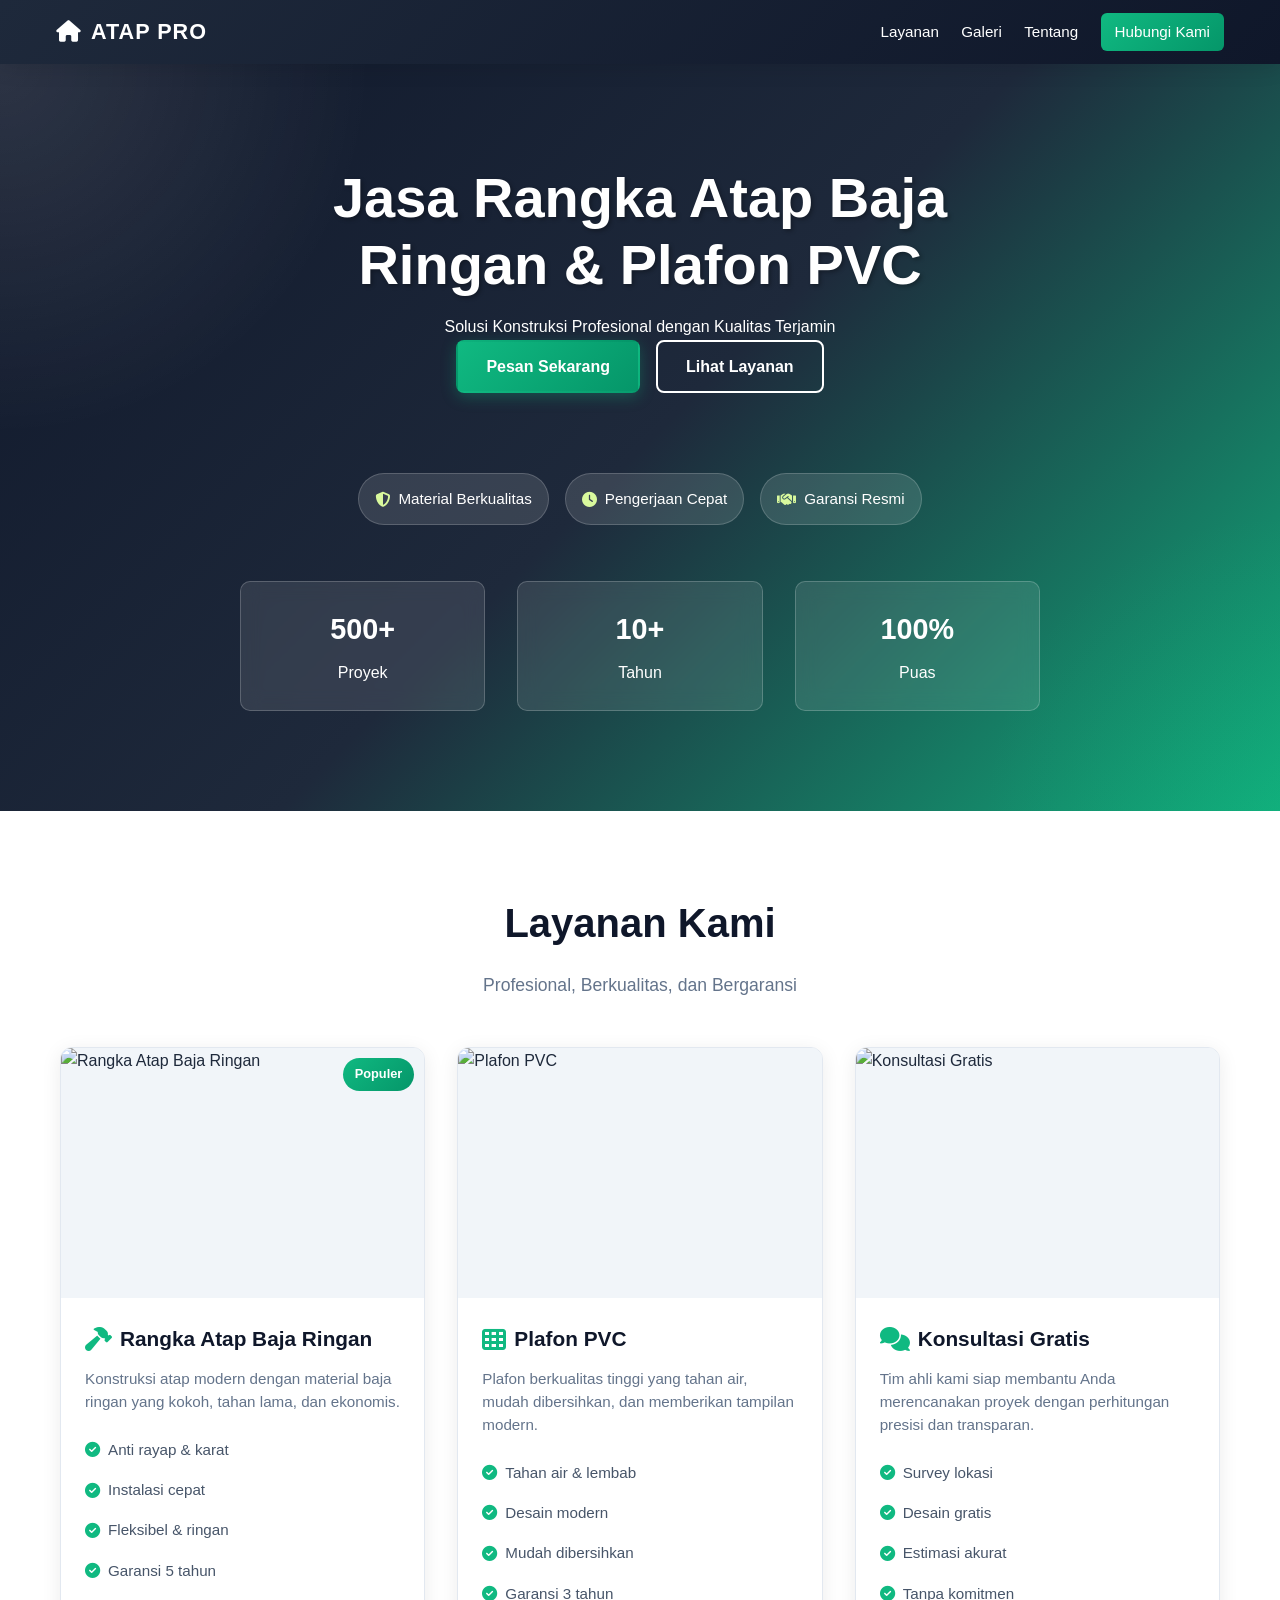
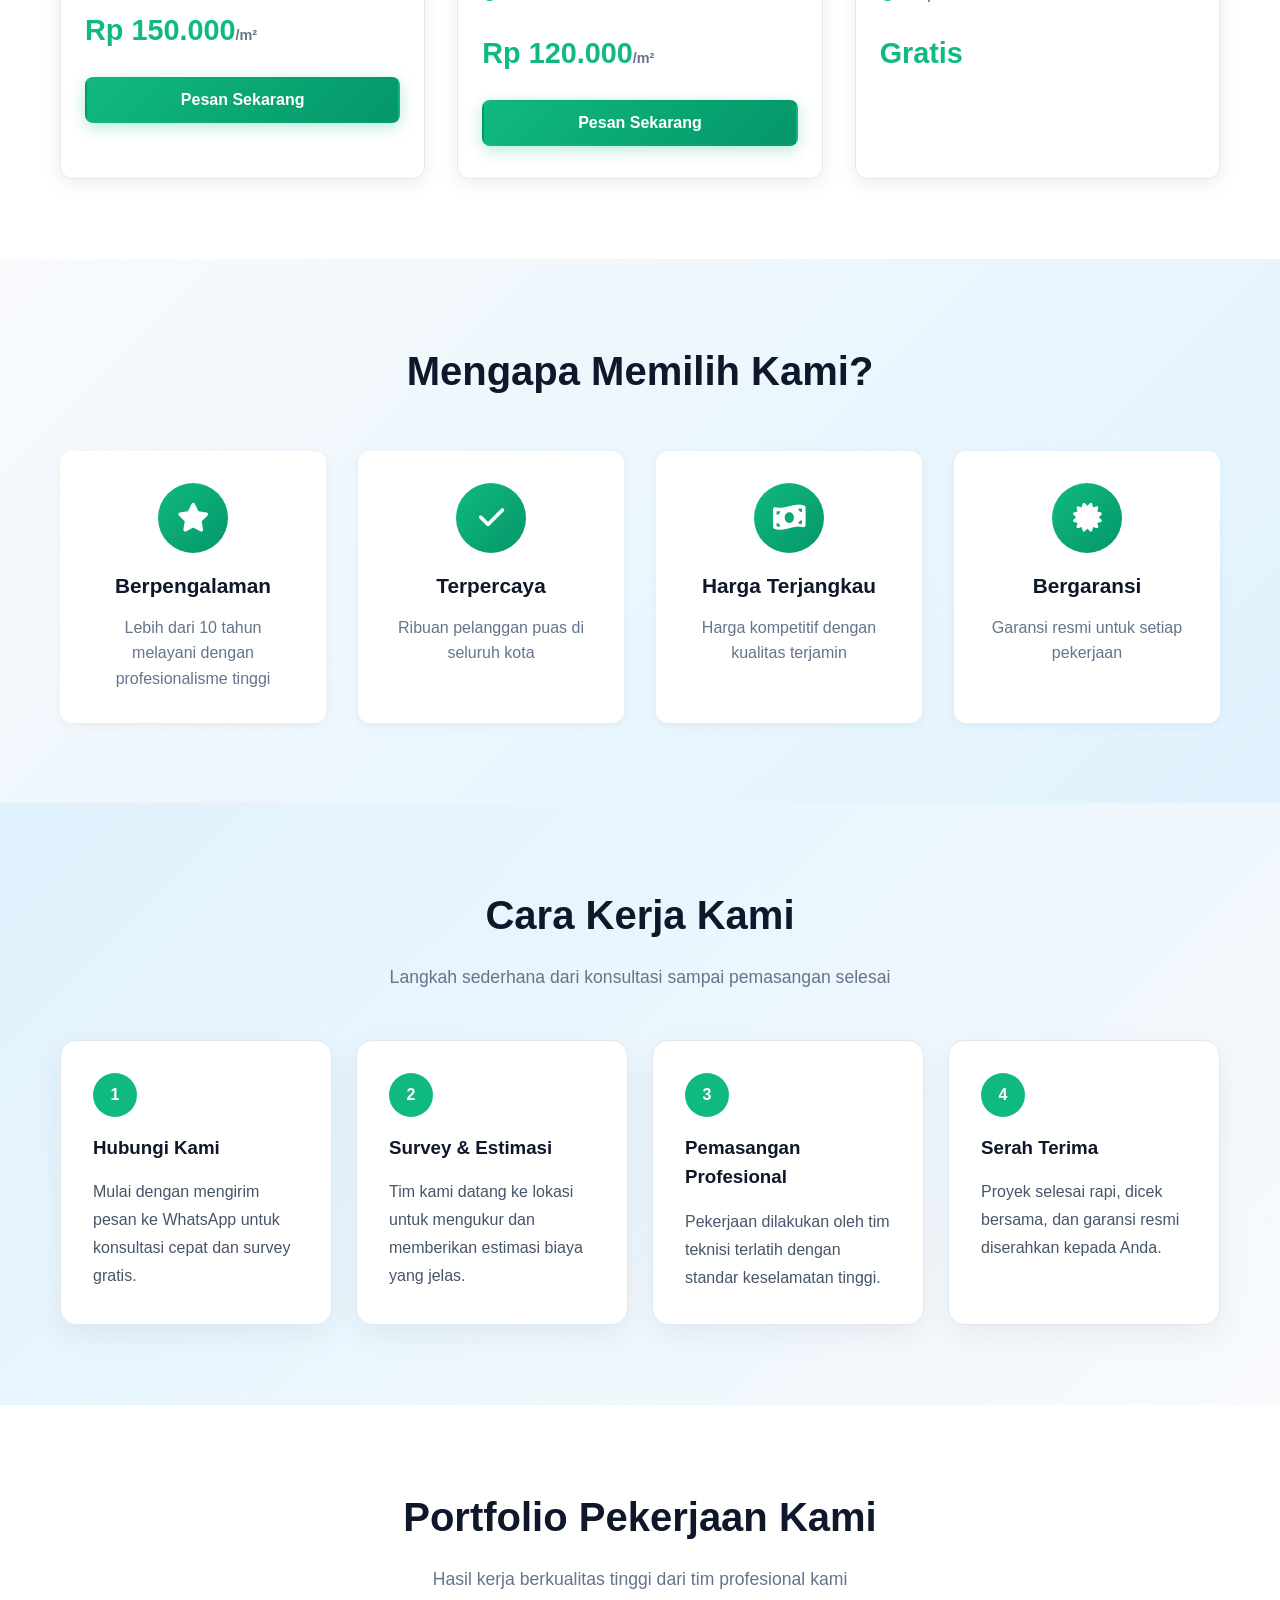
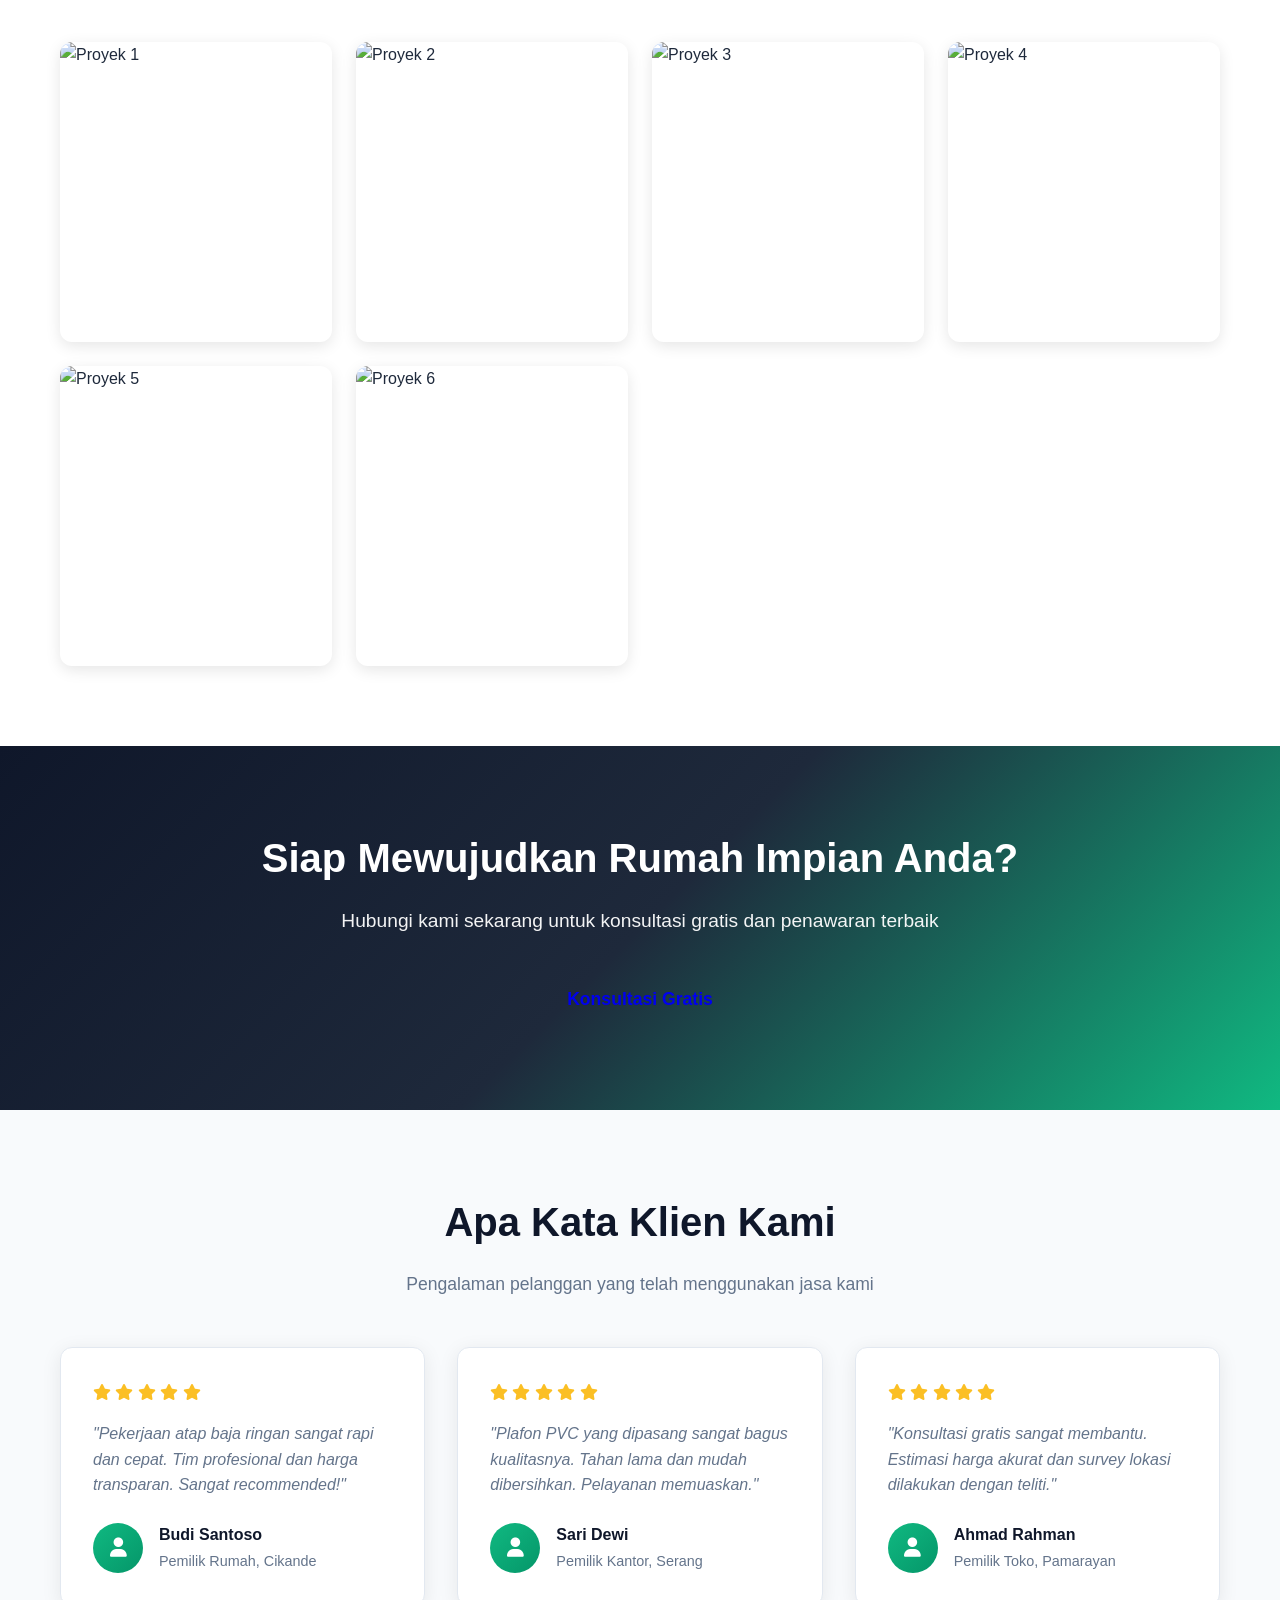
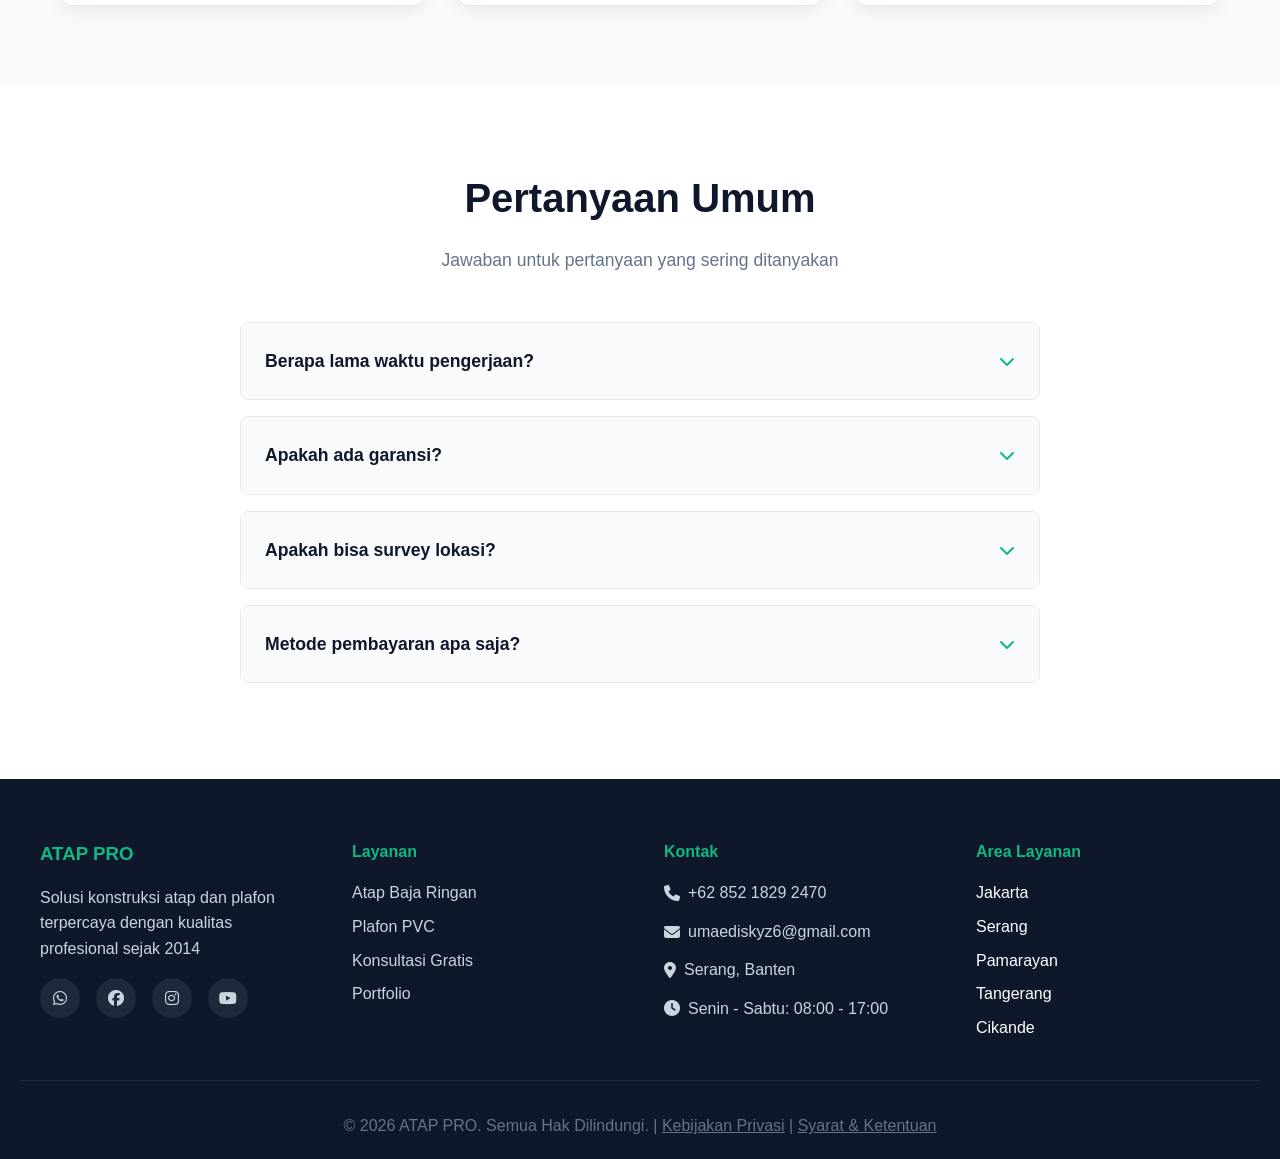
==== commit 6ece8555: "Update index.html" ====
--- a/index.html
+++ b/index.html
@@ -387,7 +387,7 @@
             <h4>Kontak</h4>
             <p><i class="fas fa-phone"></i> <a href="tel:+6285218292470">+62 852 1829 2470</a></p>
             <p><i class="fas fa-envelope"></i> <a href="mailto:info@atappro.com">umaediskyz6@gmail.com</a></p>
-            <p><i class="fas fa-map-marker-alt"></i> Jakarta, Indonesia</p>
+            <p><i class="fas fa-map-marker-alt"></i> Serang, Banten</p>
             <p><i class="fas fa-clock"></i> Senin - Sabtu: 08:00 - 17:00</p>
         </div>
         <div class="footer-section">
--- a/style.css
+++ b/style.css
@@ -25,7 +25,7 @@
 .navbar {
     background: linear-gradient(135deg, #1e293b 0%, #0f172a 100%);
     color: white;
-    padding: 1rem 0;
+    padding: 0.8rem 0;
     position: sticky;
     top: 0;
     z-index: 1000;
@@ -38,11 +38,11 @@
     align-items: center;
     max-width: 1200px;
     margin: 0 auto;
-    padding: 0 20px;
+    padding: 0 16px;
 }
 
 .nav-brand {
-    font-size: 1.5rem;
+    font-size: 1.35rem;
     font-weight: 700;
     display: flex;
     align-items: center;
@@ -55,7 +55,7 @@
 .nav-menu {
     display: flex;
     list-style: none;
-    gap: 2rem;
+    gap: 1.4rem;
     align-items: center;
 }
 
@@ -65,6 +65,7 @@
     font-weight: 500;
     transition: all 0.3s ease;
     position: relative;
+    font-size: 0.95rem;
 }
 
 .nav-menu a:hover {
@@ -88,9 +89,10 @@
 
 .btn-contact {
     background: linear-gradient(135deg, #10b981 0%, #059669 100%);
-    padding: 8px 16px;
+    padding: 7px 14px;
     border-radius: 6px;
     display: inline-block;
+    font-size: 0.95rem;
 }
 
 /* HERO */
@@ -107,11 +109,10 @@
 .hero::before {
     content: '';
     position: absolute;
-    top: 0;
-    left: 0;
-    right: 0;
-    bottom: 0;
-    opacity: 0.3;
+    inset: 0;
+    background: radial-gradient(circle at top left, rgba(255,255,255,0.12), transparent 25%),
+                radial-gradient(circle at bottom right, rgba(16,185,129,0.18), transparent 20%);
+    pointer-events: none;
 }
 
 .hero-content {
@@ -120,6 +121,94 @@
     max-width: 800px;
     margin: 0 auto;
 }
+
+.hero-highlights {
+    display: inline-flex;
+    gap: 1rem;
+    flex-wrap: wrap;
+    justify-content: center;
+    margin: 2rem auto 1.5rem;
+    max-width: 760px;
+}
+
+.hero-highlights span {
+    background: rgba(255,255,255,0.12);
+    border: 1px solid rgba(255,255,255,0.18);
+    padding: 0.8rem 1rem;
+    border-radius: 999px;
+    font-size: 0.95rem;
+    display: inline-flex;
+    align-items: center;
+    gap: 0.5rem;
+    color: white;
+}
+
+.hero-highlights i {
+    color: #d9f99d;
+}
+
+
+.proses {
+    padding: 80px 20px;
+    background: linear-gradient(135deg, #e0f2fe 0%, #f8fafc 100%);
+}
+
+.proses h2 {
+    font-size: 2.5rem;
+    text-align: center;
+    margin-bottom: 1rem;
+    color: #0f172a;
+}
+
+.process-grid {
+    display: grid;
+    grid-template-columns: repeat(auto-fit, minmax(250px, 1fr));
+    gap: 1.5rem;
+    margin-top: 2rem;
+}
+
+.process-card {
+    background: white;
+    padding: 2rem;
+    border-radius: 16px;
+    border: 1px solid #e2e8f0;
+    box-shadow: 0 10px 30px rgba(15, 23, 42, 0.06);
+    transition: transform 0.3s ease, box-shadow 0.3s ease;
+}
+
+.process-card:hover {
+    transform: translateY(-8px);
+    box-shadow: 0 14px 40px rgba(15, 23, 42, 0.1);
+}
+
+.process-number {
+    width: 44px;
+    height: 44px;
+    display: grid;
+    place-items: center;
+    border-radius: 50%;
+    background: #10b981;
+    color: white;
+    font-weight: 700;
+    margin-bottom: 1rem;
+}
+
+.process-card h3 {
+    margin-bottom: 1rem;
+    color: #0f172a;
+}
+
+.process-card p {
+    color: #475569;
+    line-height: 1.75;
+}
+
+@media (max-width: 768px) {
+    .consultation-grid {
+        grid-template-columns: 1fr;
+    }
+}
+
 
 .hero h1 {
     font-size: clamp(2rem, 5vw, 3.5rem);
@@ -334,6 +423,7 @@
 .card .btn {
     width: 100%;
     text-align: center;
+    margin-top: 0.5rem;
 }
 
 /* KEUNGGULAN SECTION */
@@ -476,6 +566,154 @@
     opacity: 0.95;
 }
 
+/* TESTIMONIALS SECTION */
+.testimonials {
+    padding: 80px 20px;
+    background: #f8fafc;
+}
+
+.testimonials h2 {
+    font-size: 2.5rem;
+    text-align: center;
+    margin-bottom: 1rem;
+    color: #0f172a;
+}
+
+.testimonials-grid {
+    display: grid;
+    grid-template-columns: repeat(auto-fit, minmax(300px, 1fr));
+    gap: 2rem;
+    margin-top: 3rem;
+}
+
+.testimonial-card {
+    background: white;
+    padding: 2rem;
+    border-radius: 12px;
+    box-shadow: 0 4px 20px rgba(0,0,0,0.08);
+    border: 1px solid #e2e8f0;
+    transition: all 0.3s ease;
+}
+
+.testimonial-card:hover {
+    transform: translateY(-5px);
+    box-shadow: 0 8px 30px rgba(0,0,0,0.12);
+}
+
+.testimonial-stars {
+    color: #fbbf24;
+    margin-bottom: 1rem;
+}
+
+.testimonial-card p {
+    color: #64748b;
+    font-style: italic;
+    line-height: 1.6;
+    margin-bottom: 1.5rem;
+}
+
+.testimonial-author {
+    display: flex;
+    align-items: center;
+    gap: 1rem;
+}
+
+.author-avatar {
+    width: 50px;
+    height: 50px;
+    background: linear-gradient(135deg, #10b981 0%, #059669 100%);
+    border-radius: 50%;
+    display: flex;
+    align-items: center;
+    justify-content: center;
+    color: white;
+    font-size: 1.2rem;
+}
+
+.author-info h4 {
+    margin: 0;
+    color: #0f172a;
+    font-size: 1rem;
+}
+
+.author-info span {
+    color: #64748b;
+    font-size: 0.9rem;
+}
+
+/* FAQ SECTION */
+.faq {
+    padding: 80px 20px;
+    background: white;
+}
+
+.faq h2 {
+    font-size: 2.5rem;
+    text-align: center;
+    margin-bottom: 1rem;
+    color: #0f172a;
+}
+
+.faq-grid {
+    max-width: 800px;
+    margin: 0 auto;
+    margin-top: 3rem;
+}
+
+.faq-item {
+    border: 1px solid #e2e8f0;
+    border-radius: 8px;
+    margin-bottom: 1rem;
+    overflow: hidden;
+}
+
+.faq-question {
+    background: #f8fafc;
+    padding: 1.5rem;
+    cursor: pointer;
+    display: flex;
+    justify-content: space-between;
+    align-items: center;
+    transition: all 0.3s ease;
+}
+
+.faq-question:hover {
+    background: #e0f2fe;
+}
+
+.faq-question h4 {
+    margin: 0;
+    color: #0f172a;
+    font-size: 1.1rem;
+}
+
+.faq-question i {
+    color: #10b981;
+    transition: transform 0.3s ease;
+}
+
+.faq-item.active .faq-question i {
+    transform: rotate(180deg);
+}
+
+.faq-answer {
+    max-height: 0;
+    overflow: hidden;
+    transition: max-height 0.3s ease;
+    background: white;
+}
+
+.faq-item.active .faq-answer {
+    max-height: 200px;
+}
+
+.faq-answer p {
+    padding: 1.5rem;
+    margin: 0;
+    color: #64748b;
+    line-height: 1.6;
+}
+
 /* FOOTER */
 footer {
     background: #0f172a;
@@ -553,12 +791,325 @@
     color: #64748b;
 }
 
+/* BACK TO TOP BUTTON */
+.back-to-top {
+    position: fixed;
+    bottom: 30px;
+    right: 30px;
+    width: 50px;
+    height: 50px;
+    background: linear-gradient(135deg, #10b981 0%, #059669 100%);
+    color: white;
+    border: none;
+    border-radius: 50%;
+    cursor: pointer;
+    opacity: 0;
+    visibility: hidden;
+    transition: all 0.3s ease;
+    z-index: 1000;
+    box-shadow: 0 4px 15px rgba(16, 185, 129, 0.3);
+}
+
+.back-to-top.show {
+    opacity: 1;
+    visibility: visible;
+}
+
+.back-to-top:hover {
+    transform: translateY(-3px);
+    box-shadow: 0 6px 20px rgba(16, 185, 129, 0.4);
+}
+
+@media (max-width: 992px) {
+    .nav-container {
+        flex-wrap: wrap;
+        gap: 1rem;
+    }
+
+    .nav-menu {
+        flex-direction: column;
+        width: 100%;
+        gap: 0.75rem;
+        padding: 0.5rem 0;
+    }
+
+    .nav-menu li {
+        width: 100%;
+    }
+
+    .nav-menu a {
+        display: block;
+        width: 100%;
+        padding: 0.75rem 1rem;
+        border-radius: 10px;
+        background: rgba(255,255,255,0.05);
+    }
+
+    .hero {
+        padding: 70px 16px;
+        background-attachment: scroll;
+    }
+
+    .hero-buttons {
+        flex-direction: column;
+        gap: 0.75rem;
+    }
+
+    .hero-highlights {
+        gap: 0.75rem;
+    }
+
+    .card-content {
+        padding: 1.25rem;
+    }
+
+    .gallery-item {
+        height: 220px;
+    }
+
+    .testimonial-author {
+        flex-direction: column;
+        align-items: flex-start;
+    }
+}
+
+@media (max-width: 640px) {
+    .navbar {
+        padding: 0.65rem 0;
+    }
+
+    .nav-container {
+        flex-direction: column;
+        align-items: flex-start;
+        gap: 0.75rem;
+    }
+
+    .nav-brand {
+        font-size: 1.2rem;
+        width: 100%;
+    }
+
+    .nav-menu {
+        width: 100%;
+        gap: 0.5rem;
+        padding: 0.25rem 0;
+    }
+
+    .nav-menu li {
+        width: 100%;
+    }
+
+    .nav-menu a {
+        display: block;
+        width: 100%;
+        padding: 0.7rem 0.9rem;
+        border-radius: 10px;
+        background: rgba(255,255,255,0.08);
+        font-size: 0.95rem;
+    }
+
+    .btn-contact {
+        width: 100%;
+        text-align: center;
+    }
+
+    .hero {
+        padding: 50px 14px;
+    }
+
+    .hero h1 {
+        font-size: clamp(2rem, 8vw, 2.5rem);
+    }
+
+    .hero > p,
+    .cta p,
+    .card-desc,
+    .benefit p,
+    .testimonial-card p,
+    .faq-answer p,
+    .footer-section p {
+        font-size: 0.95rem;
+    }
+
+    .container {
+        padding: 0 16px;
+    }
+
+    .footer-content {
+        gap: 1.5rem;
+    }
+
+    .back-to-top {
+        right: 15px;
+        bottom: 15px;
+        width: 45px;
+        height: 45px;
+    }
+}
+
+/* FORM STYLES */
+.form-section {
+    background: linear-gradient(135deg, #f8fafc 0%, #e0f2fe 100%);
+    padding: 60px 20px;
+    min-height: calc(100vh - 200px);
+}
+
+.form-container {
+    max-width: 600px;
+    margin: 0 auto;
+    background: white;
+    padding: 40px;
+    border-radius: 16px;
+    box-shadow: 0 10px 40px rgba(0,0,0,0.1);
+}
+
+.form-header {
+    text-align: center;
+    margin-bottom: 2rem;
+}
+
+.form-header h1 {
+    font-size: 2rem;
+    color: #0f172a;
+    margin-bottom: 0.5rem;
+}
+
+.form-header p {
+    color: #64748b;
+}
+
+.order-form {
+    margin-bottom: 2rem;
+}
+
+.form-group {
+    margin-bottom: 1.5rem;
+}
+
+.form-group label {
+    display: block;
+    font-weight: 600;
+    color: #0f172a;
+    margin-bottom: 0.5rem;
+    font-size: 0.95rem;
+}
+
+.form-group label i {
+    color: #10b981;
+    margin-right: 0.5rem;
+}
+
+.form-group input[type="text"],
+.form-group input[type="tel"],
+.form-group input[type="email"],
+.form-group input[type="number"],
+.form-group select,
+.form-group textarea {
+    width: 100%;
+    padding: 12px 15px;
+    border: 2px solid #e2e8f0;
+    border-radius: 8px;
+    font-family: 'Poppins', sans-serif;
+    font-size: 1rem;
+    transition: all 0.3s ease;
+    color: #0f172a;
+}
+
+.form-group input:focus,
+.form-group select:focus,
+.form-group textarea:focus {
+    outline: none;
+    border-color: #10b981;
+    box-shadow: 0 0 0 3px rgba(16, 185, 129, 0.1);
+}
+
+.form-group textarea {
+    resize: vertical;
+}
+
+.form-row {
+    display: grid;
+    grid-template-columns: 1fr 1fr;
+    gap: 1rem;
+}
+
+.form-group.checkbox {
+    display: flex;
+    align-items: center;
+    margin-bottom: 2rem;
+}
+
+.form-group.checkbox input[type="checkbox"] {
+    width: 20px;
+    height: 20px;
+    margin-right: 0.5rem;
+    cursor: pointer;
+    accent-color: #10b981;
+}
+
+.form-group.checkbox label {
+    margin: 0;
+    cursor: pointer;
+    font-weight: 400;
+}
+
+.btn-submit {
+    width: 100%;
+    padding: 14px 20px;
+    font-size: 1.05rem;
+    font-weight: 600;
+    display: flex;
+    align-items: center;
+    justify-content: center;
+    gap: 0.5rem;
+}
+
+.form-info {
+    text-align: center;
+    color: #64748b;
+    font-size: 0.9rem;
+    margin-top: 1rem;
+}
+
+.form-benefits {
+    background: #f0fdf4;
+    padding: 1.5rem;
+    border-radius: 8px;
+    border-left: 4px solid #10b981;
+}
+
+.form-benefits h3 {
+    color: #0f172a;
+    margin-bottom: 1rem;
+    font-size: 1.1rem;
+}
+
+.form-benefits ul {
+    list-style: none;
+}
+
+.form-benefits li {
+    color: #047857;
+    margin-bottom: 0.6rem;
+    display: flex;
+    align-items: center;
+    gap: 0.5rem;
+}
+
 /* RESPONSIVE */
 @media (max-width: 768px) {
+    .nav-container {
+        padding: 0 15px;
+    }
+    
     .nav-menu {
         gap: 1rem;
     }
     
+    .hero {
+        padding: 80px 20px;
+    }
+    
     .hero h1 {
         font-size: 2rem;
     }
@@ -579,7 +1130,64 @@
         grid-template-columns: repeat(2, 1fr);
     }
     
+    .testimonials-grid {
+        grid-template-columns: 1fr;
+    }
+    
+    .benefits-grid {
+        grid-template-columns: 1fr;
+    }
+    
     h2 {
         font-size: 1.8rem;
     }
-}
+    
+    .form-container {
+        padding: 20px;
+    }
+    
+    .form-row {
+        grid-template-columns: 1fr;
+    }
+    
+    .footer-content {
+        grid-template-columns: 1fr;
+        gap: 2rem;
+    }
+    
+    .back-to-top {
+        bottom: 20px;
+        right: 20px;
+        width: 45px;
+        height: 45px;
+    }
+}
+
+@media (max-width: 480px) {
+    .hero-stats {
+        grid-template-columns: 1fr;
+        gap: 1rem;
+    }
+    
+    .gallery-grid {
+        grid-template-columns: 1fr;
+    }
+    
+    .testimonial-author {
+        flex-direction: column;
+        text-align: center;
+        gap: 0.5rem;
+    }
+    
+    .faq-question {
+        padding: 1rem;
+    }
+    
+    .faq-answer p {
+        padding: 1rem;
+    }
+    
+    .social-links {
+        justify-content: center;
+    }
+}
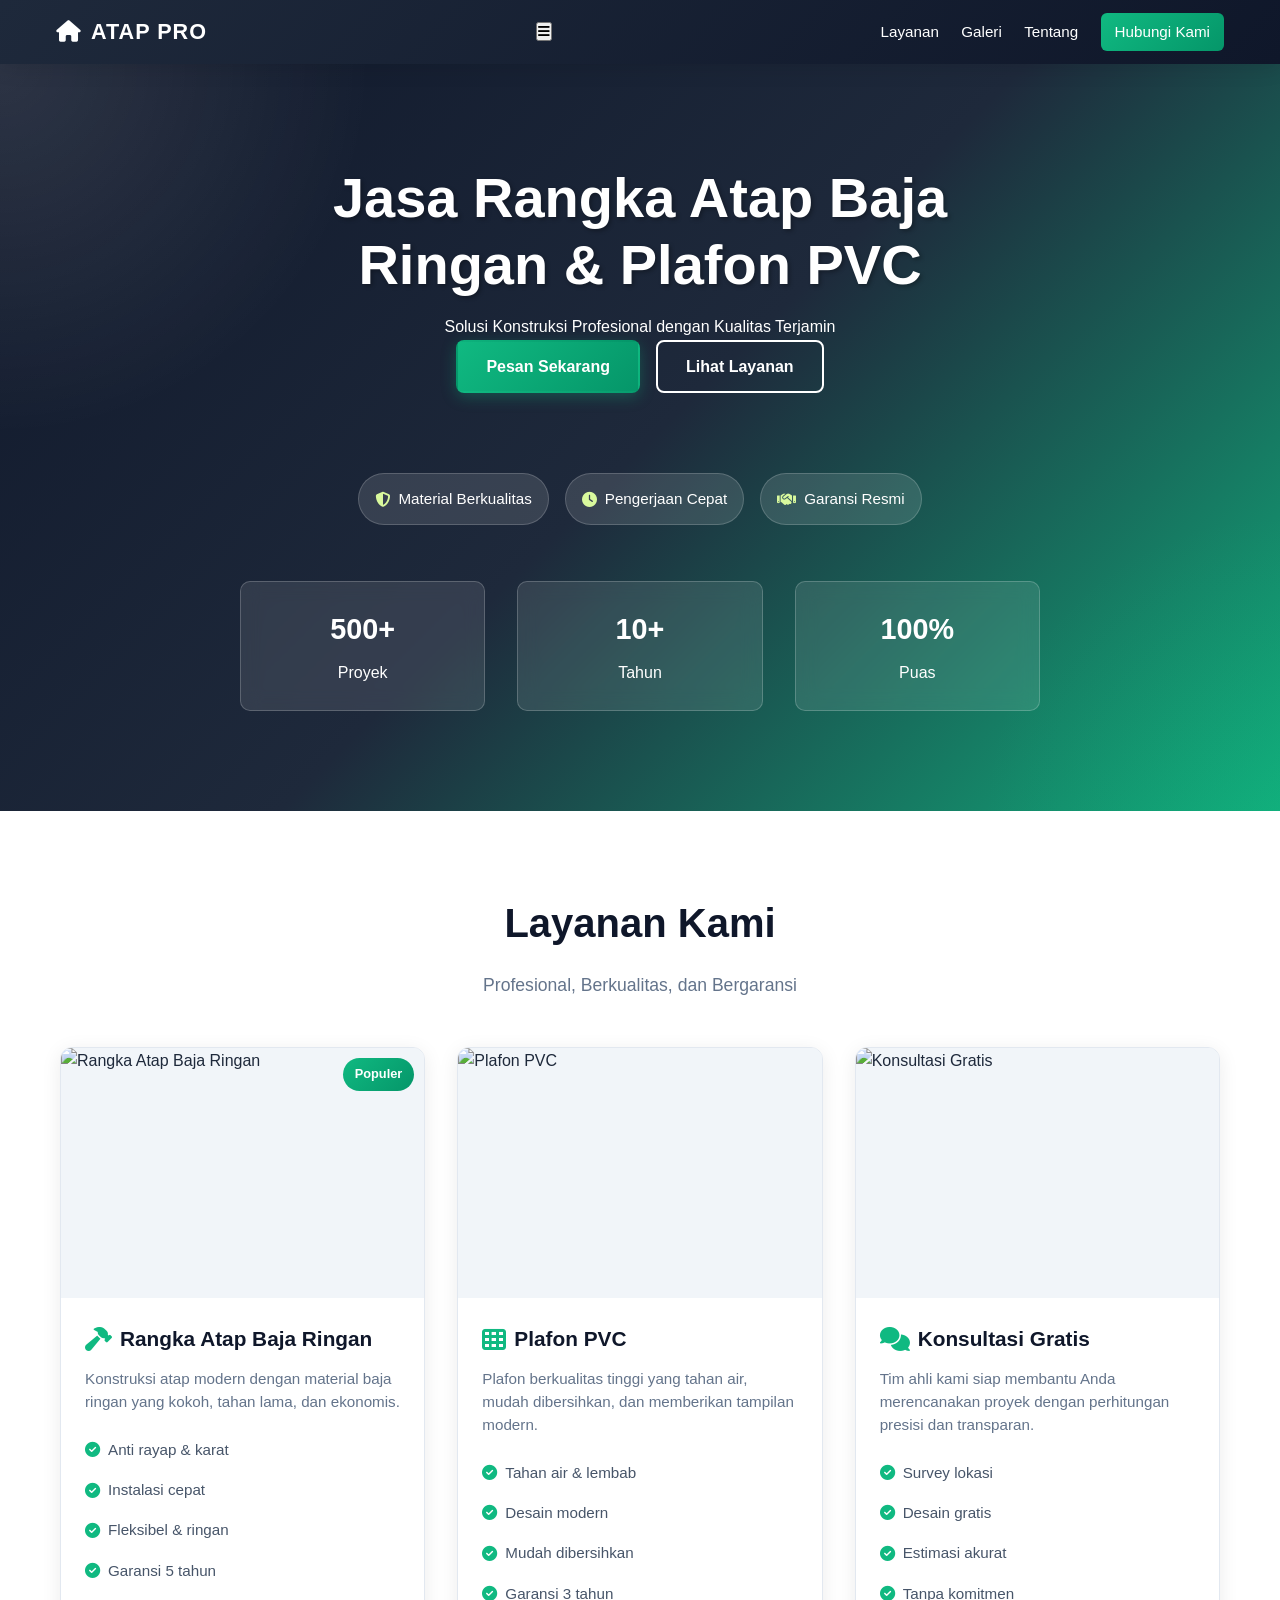
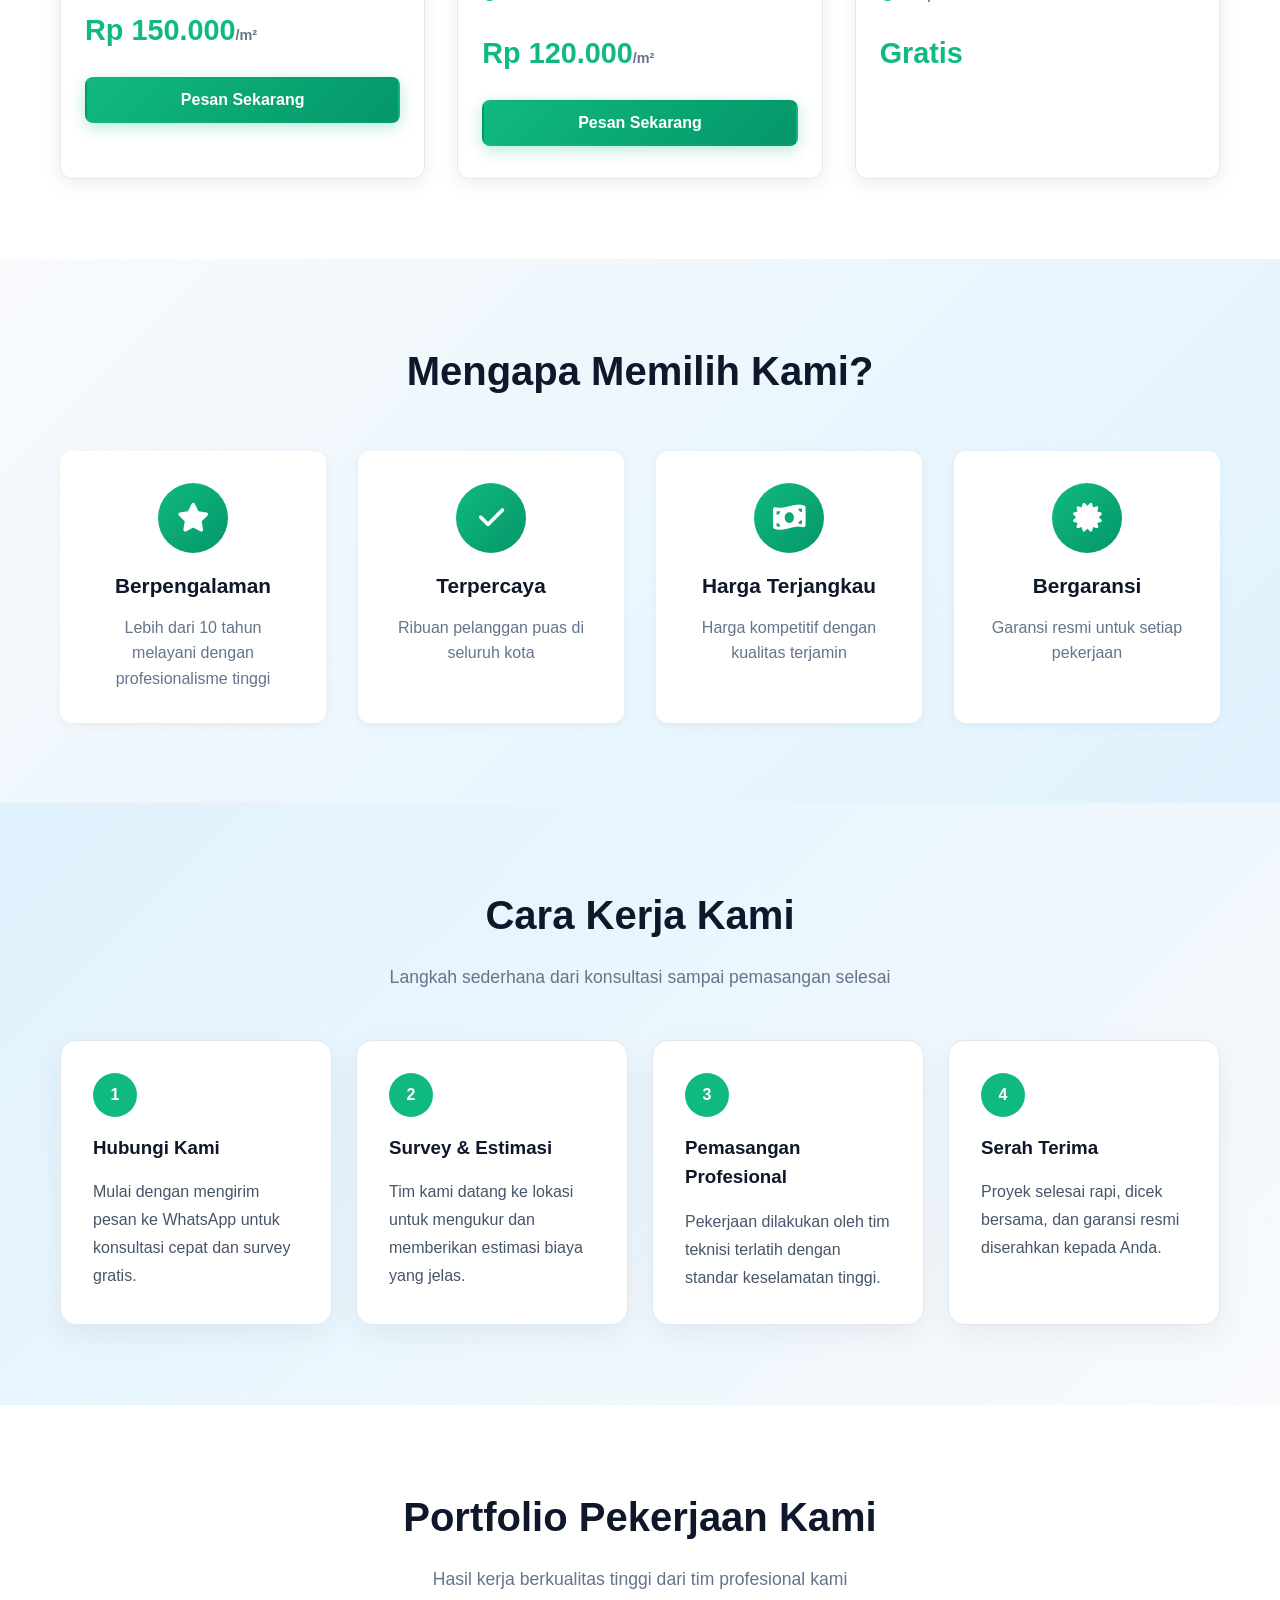
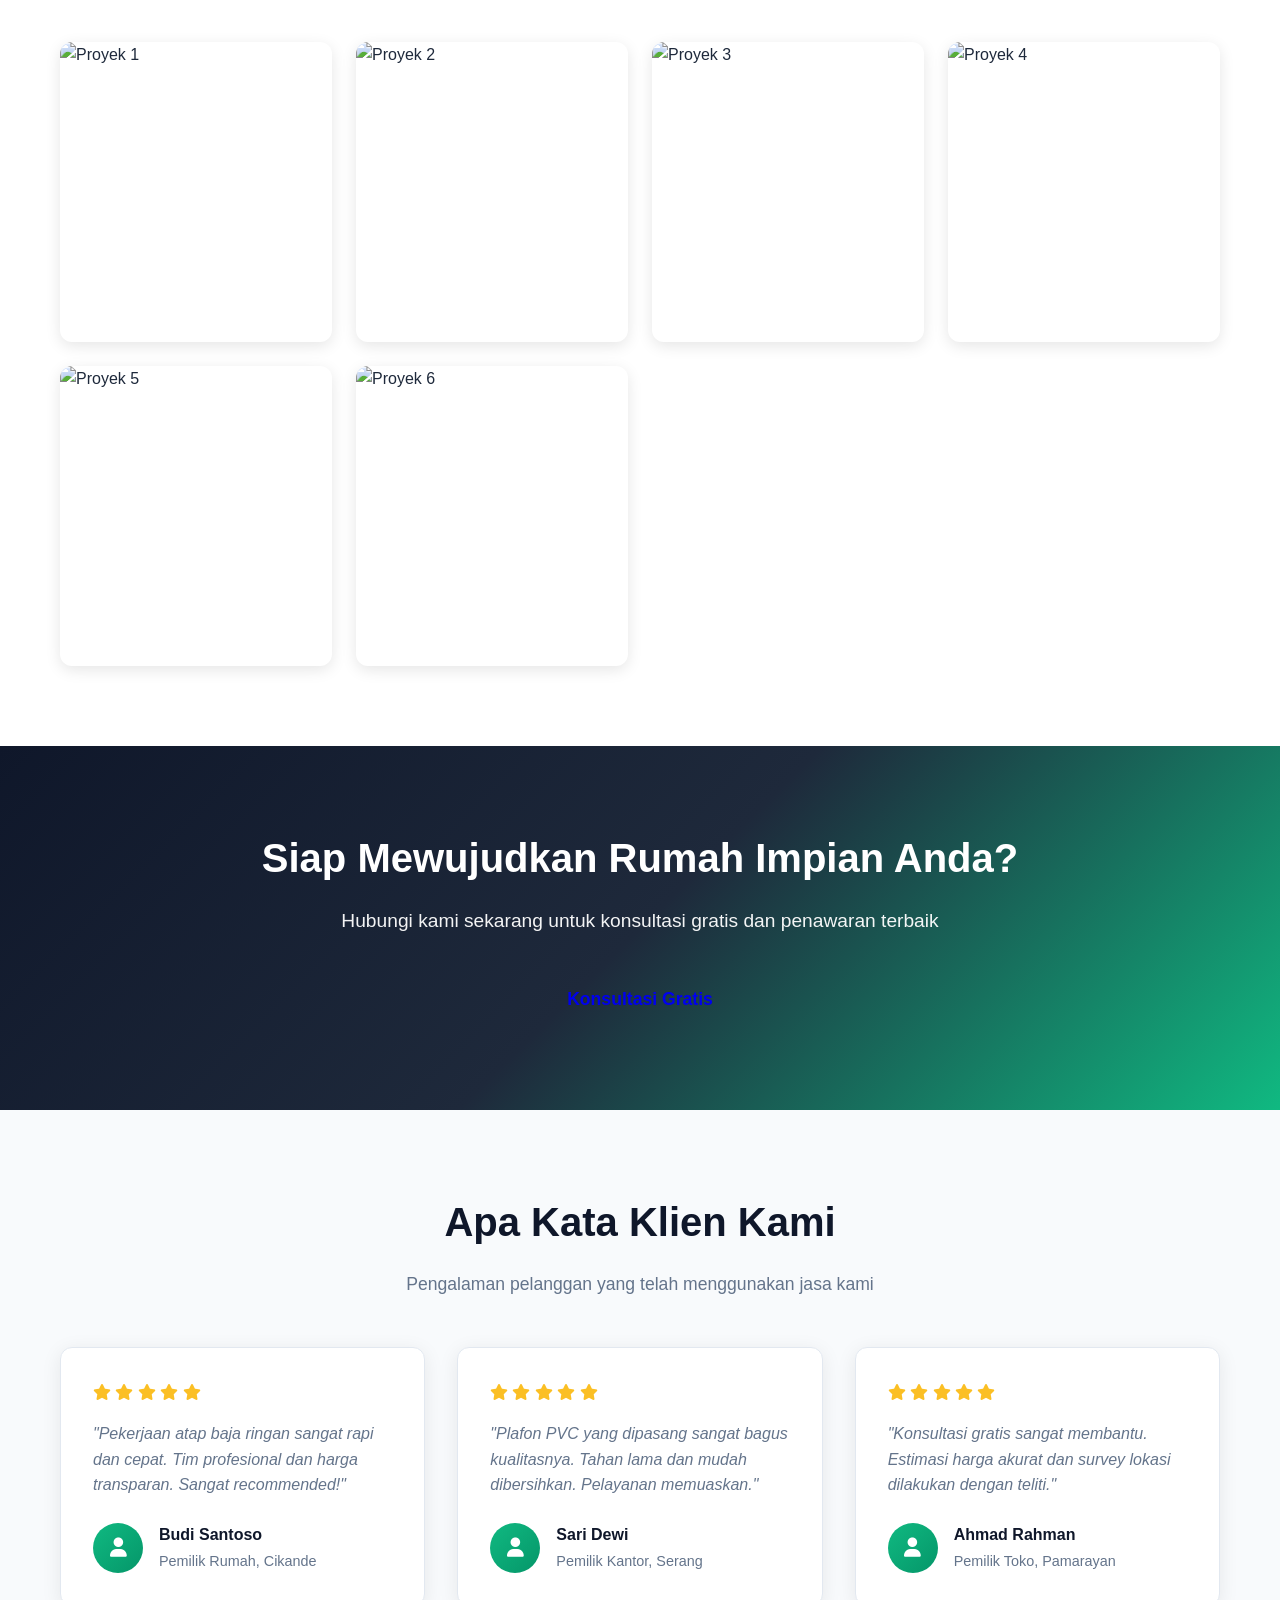
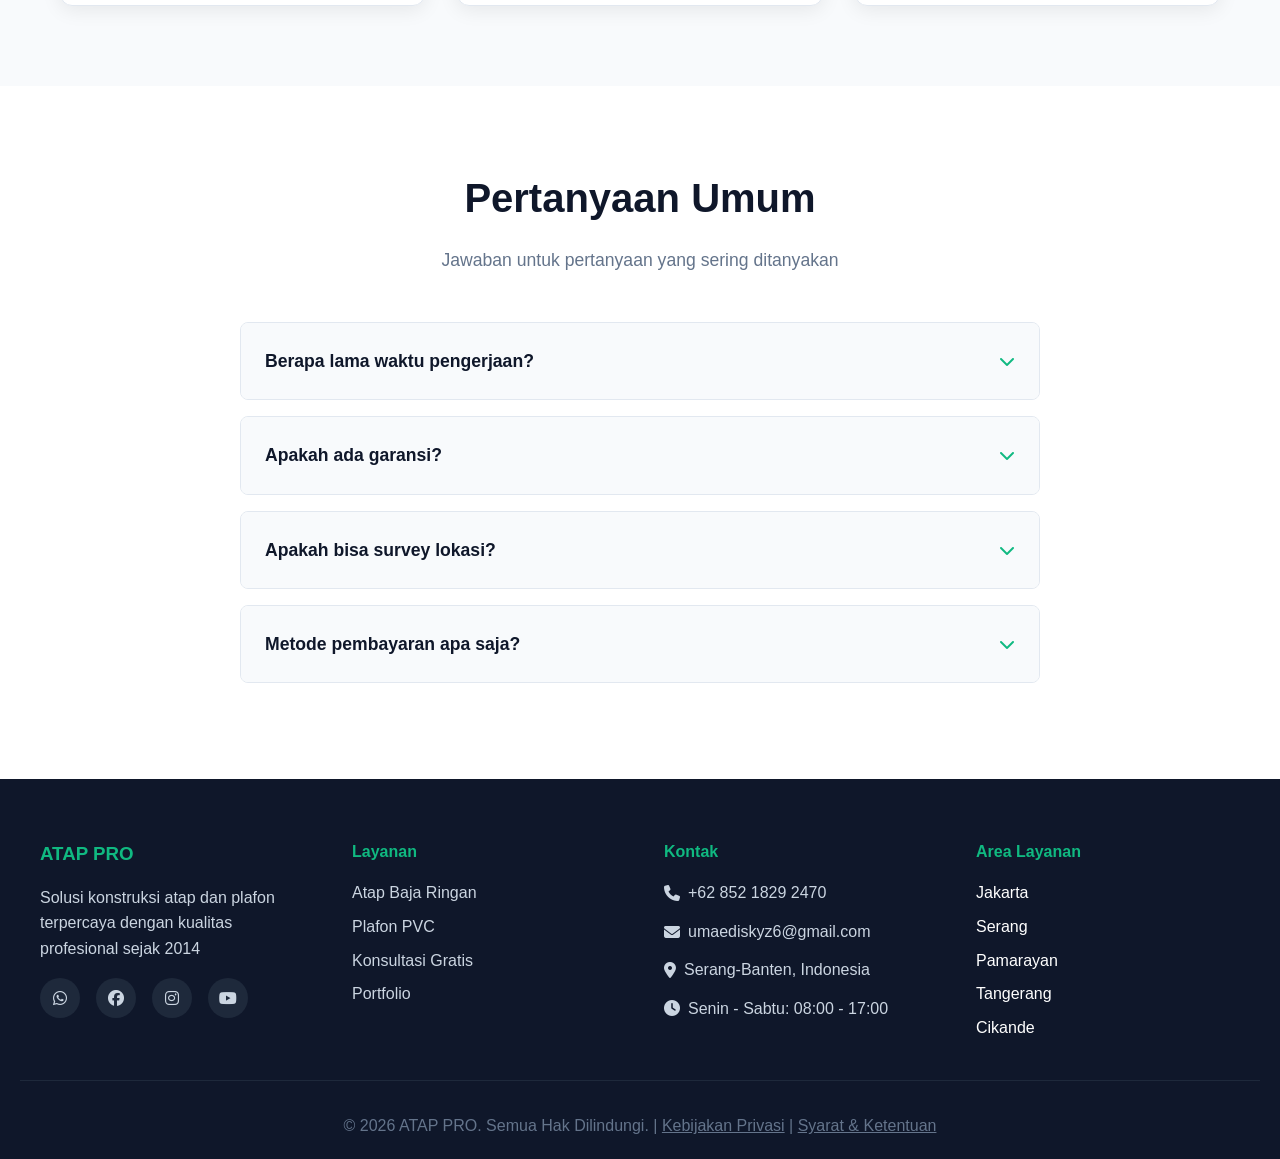
==== commit 460ca900: "Update index.html slidebar" ====
--- a/index.html
+++ b/index.html
@@ -16,6 +16,9 @@
         <div class="nav-brand">
             <i class="fas fa-home"></i> ATAP PRO
         </div>
+        <button class="nav-toggle" aria-label="Buka menu">
+            <i class="fas fa-bars"></i>
+        </button>
         <ul class="nav-menu">
             <li><a href="#layanan">Layanan</a></li>
             <li><a href="#galeri">Galeri</a></li>
@@ -387,7 +390,7 @@
             <h4>Kontak</h4>
             <p><i class="fas fa-phone"></i> <a href="tel:+6285218292470">+62 852 1829 2470</a></p>
             <p><i class="fas fa-envelope"></i> <a href="mailto:info@atappro.com">umaediskyz6@gmail.com</a></p>
-            <p><i class="fas fa-map-marker-alt"></i> Serang, Banten</p>
+            <p><i class="fas fa-map-marker-alt"></i> Serang-Banten, Indonesia</p>
             <p><i class="fas fa-clock"></i> Senin - Sabtu: 08:00 - 17:00</p>
         </div>
         <div class="footer-section">
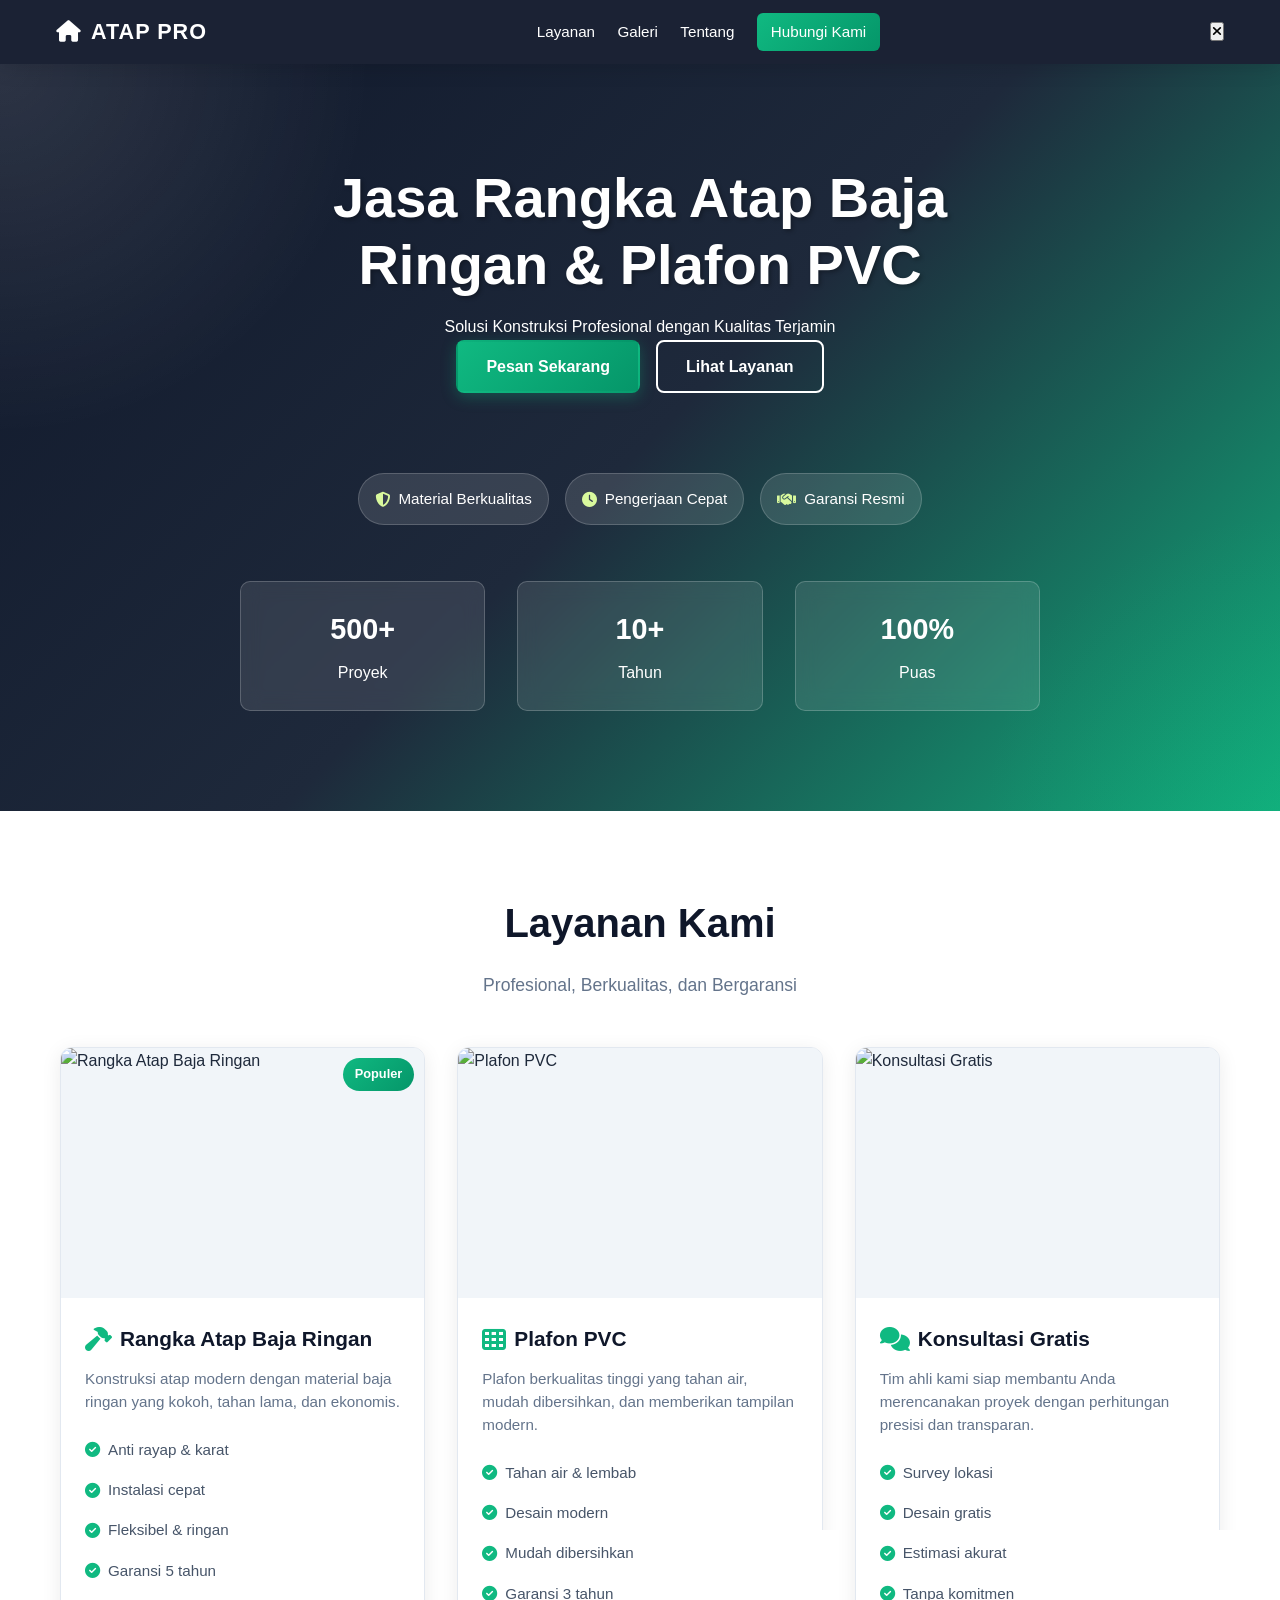
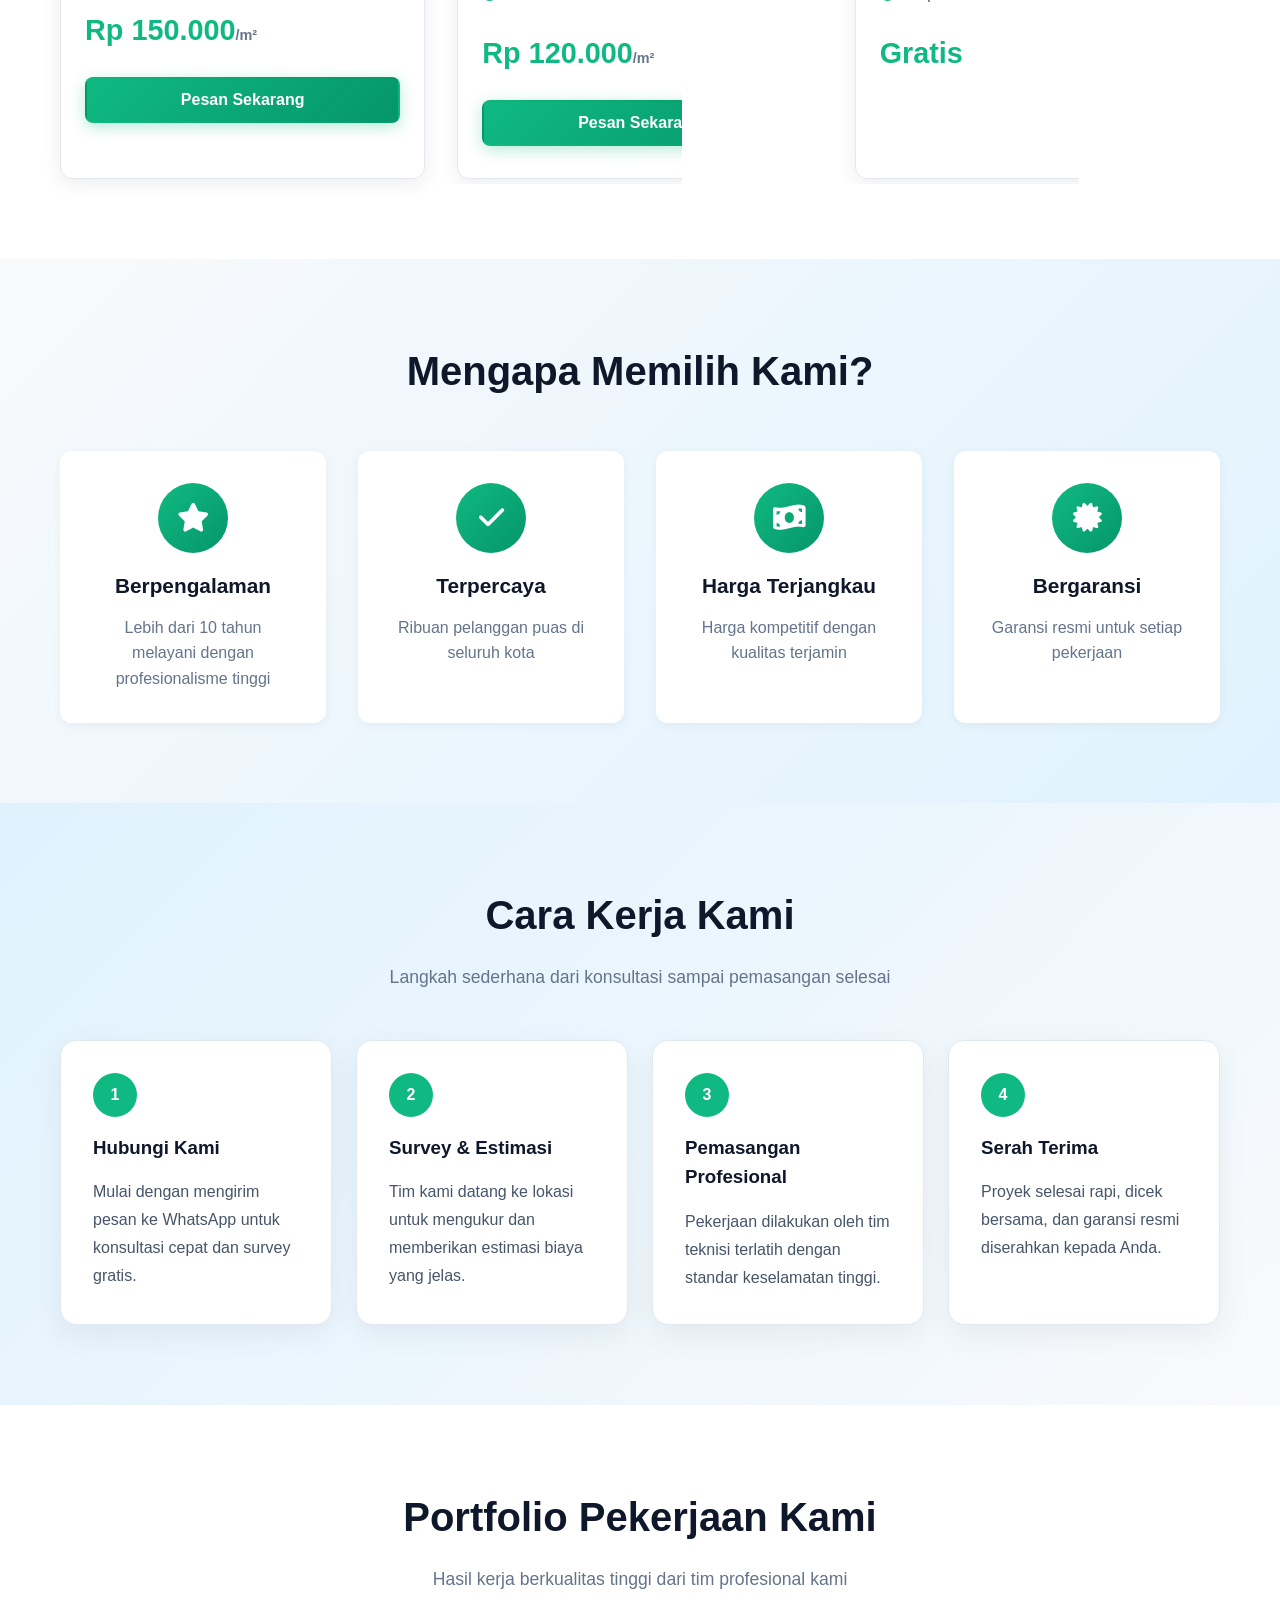
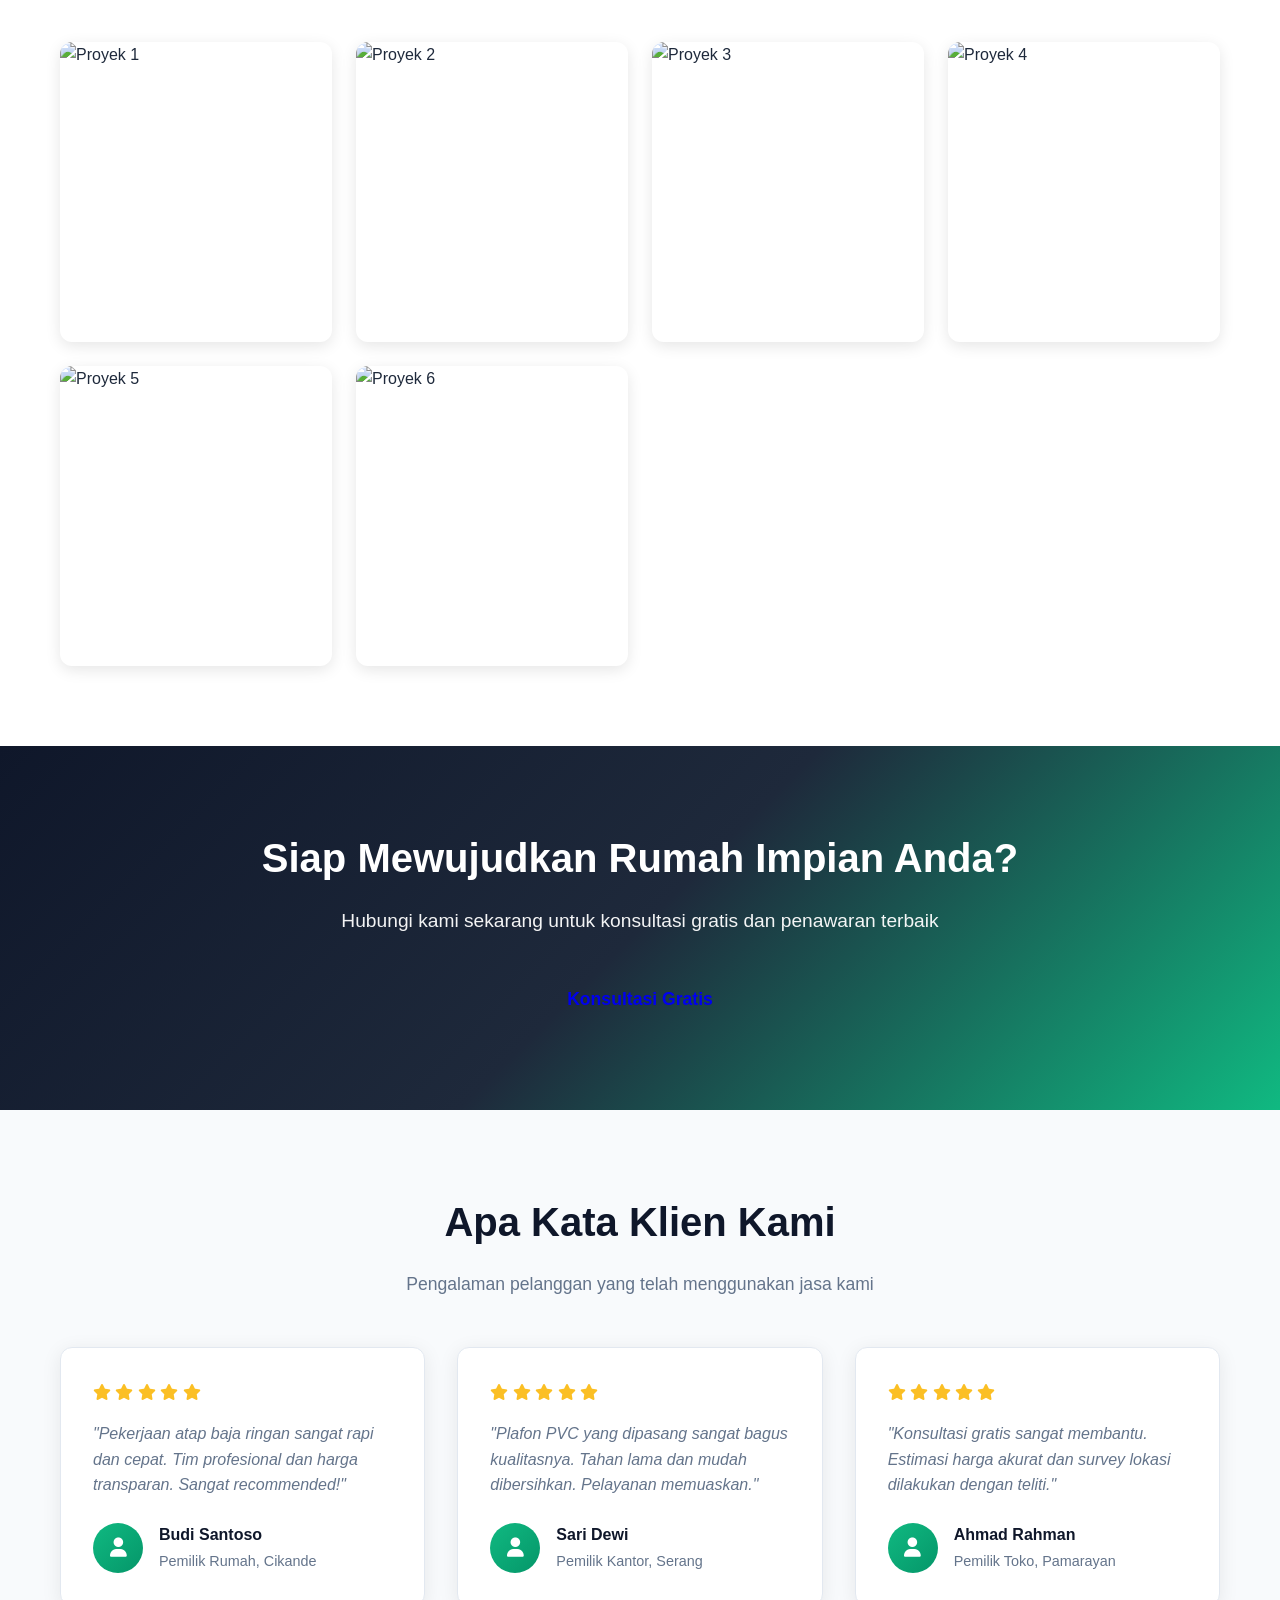
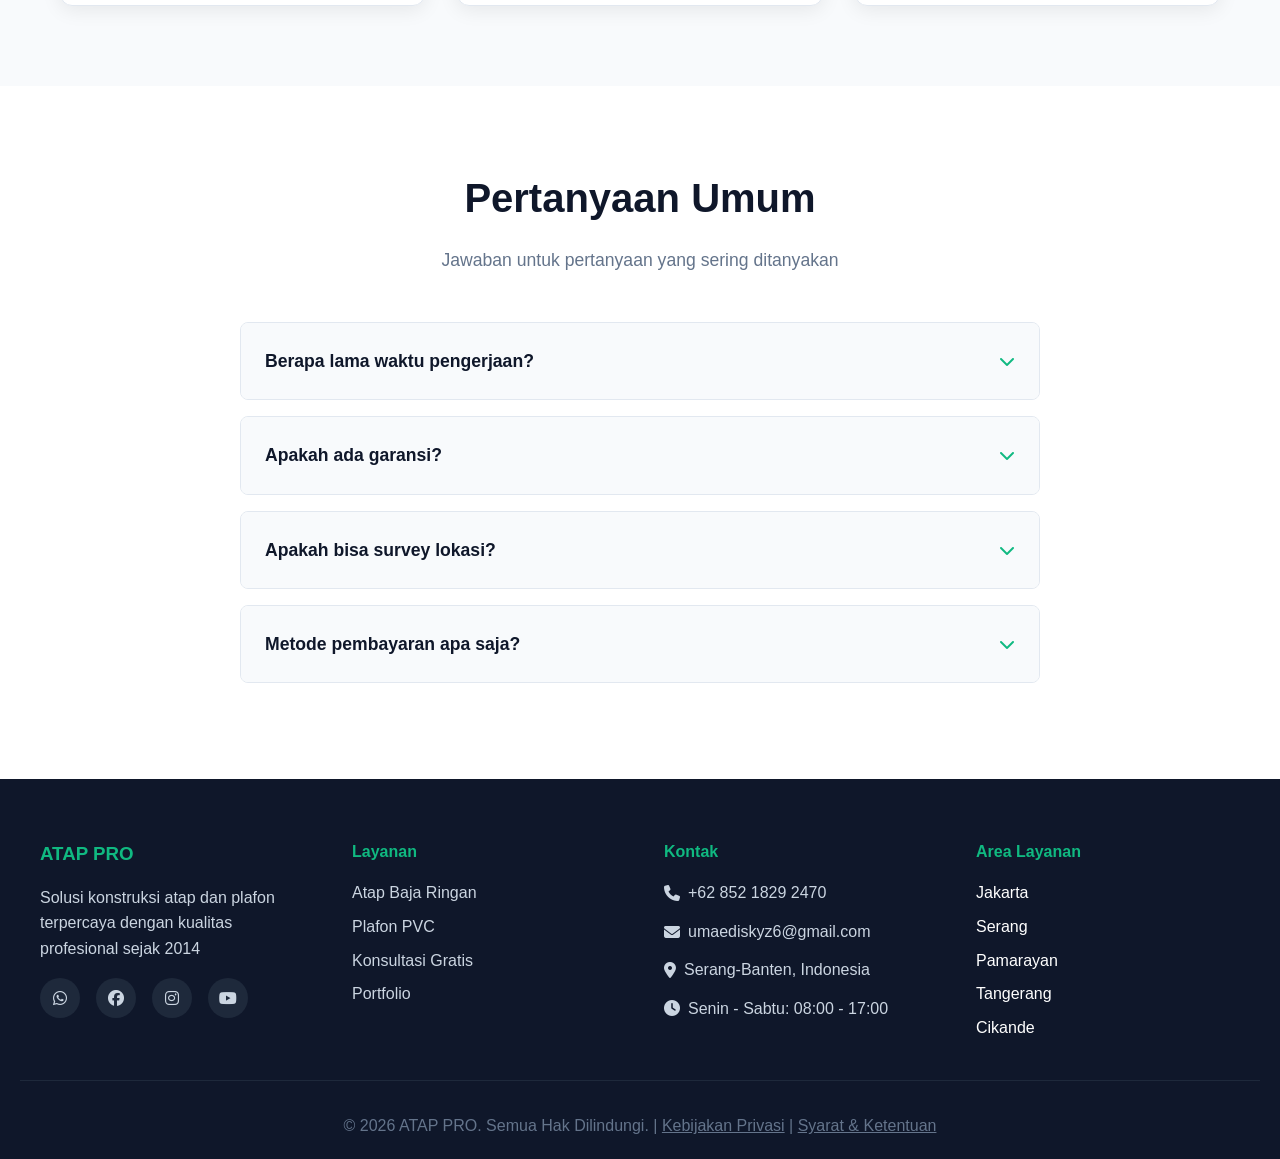
==== commit a12be1fe: "Update index.html" ====
--- a/index.html
+++ b/index.html
@@ -25,6 +25,9 @@
             <li><a href="#tentang">Tentang</a></li>
             <li><a href="form.html" class="btn-contact">Hubungi Kami</a></li>
         </ul>
+        <button class="nav-menu-close" aria-label="Tutup menu">
+            <i class="fas fa-times"></i>
+        </button>
     </div>
 </nav>
 
--- a/style.css
+++ b/style.css
@@ -6,6 +6,7 @@
 
 html {
     scroll-behavior: smooth;
+    overflow-x: hidden;
 }
 
 body {
@@ -13,6 +14,7 @@
     background: #f8fafc;
     color: #1e293b;
     line-height: 1.6;
+    overflow-x: hidden;
 }
 
 .container {
@@ -23,13 +25,14 @@
 
 /* NAVBAR */
 .navbar {
-    background: linear-gradient(135deg, #1e293b 0%, #0f172a 100%);
+    background: rgba(15, 23, 42, 0.95);
     color: white;
     padding: 0.8rem 0;
     position: sticky;
     top: 0;
     z-index: 1000;
-    box-shadow: 0 4px 20px rgba(0,0,0,0.1);
+    box-shadow: 0 4px 20px rgba(0,0,0,0.12);
+    backdrop-filter: saturate(180%) blur(10px);
 }
 
 .nav-container {
@@ -50,6 +53,26 @@
     letter-spacing: 1px;
     color: white;
     text-decoration: none;
+}
+
+.nav-toggle {
+    display: none;
+    border: none;
+    background: rgba(255,255,255,0.08);
+    color: white;
+    width: 44px;
+    height: 44px;
+    border-radius: 12px;
+    cursor: pointer;
+    align-items: center;
+    justify-content: center;
+    font-size: 1.1rem;
+    transition: transform 0.25s ease, background 0.25s ease;
+}
+
+.nav-toggle:hover {
+    background: rgba(255,255,255,0.15);
+    transform: translateY(-1px);
 }
 
 .nav-menu {
@@ -879,20 +902,40 @@
     }
 
     .nav-container {
-        flex-direction: column;
-        align-items: flex-start;
+        position: relative;
+        flex-direction: row;
+        align-items: center;
+        justify-content: space-between;
         gap: 0.75rem;
     }
 
     .nav-brand {
         font-size: 1.2rem;
-        width: 100%;
+    }
+
+    .nav-toggle {
+        display: flex;
     }
 
     .nav-menu {
-        width: 100%;
-        gap: 0.5rem;
-        padding: 0.25rem 0;
+        position: fixed;
+        top: 0;
+        right: 0;
+        height: 100vh;
+        width: min(280px, 85vw);
+        flex-direction: column;
+        justify-content: flex-start;
+        padding: 4.5rem 1.5rem 1.5rem;
+        background: rgba(15, 23, 42, 0.98);
+        box-shadow: -10px 0 30px rgba(0,0,0,0.35);
+        gap: 1rem;
+        transform: translateX(100%);
+        transition: transform 0.3s ease;
+        z-index: 1100;
+    }
+
+    .nav-menu.open {
+        transform: translateX(0);
     }
 
     .nav-menu li {
@@ -902,15 +945,31 @@
     .nav-menu a {
         display: block;
         width: 100%;
-        padding: 0.7rem 0.9rem;
-        border-radius: 10px;
-        background: rgba(255,255,255,0.08);
-        font-size: 0.95rem;
-    }
-
-    .btn-contact {
-        width: 100%;
-        text-align: center;
+        padding: 0.8rem 0;
+        border-radius: 0;
+        background: transparent;
+        color: white;
+        font-size: 1rem;
+        font-weight: 600;
+        border-bottom: 1px solid rgba(255,255,255,0.12);
+    }
+
+    .nav-menu a:hover {
+        color: #10b981;
+        background: transparent;
+    }
+
+    .nav-menu a.btn-contact {
+        padding: 0.8rem 0;
+        border-radius: 0;
+        background: transparent;
+        box-shadow: none;
+        border: none;
+    }
+
+    .nav-menu a.btn-contact:hover {
+        background: transparent;
+        color: #10b981;
     }
 
     .hero {
